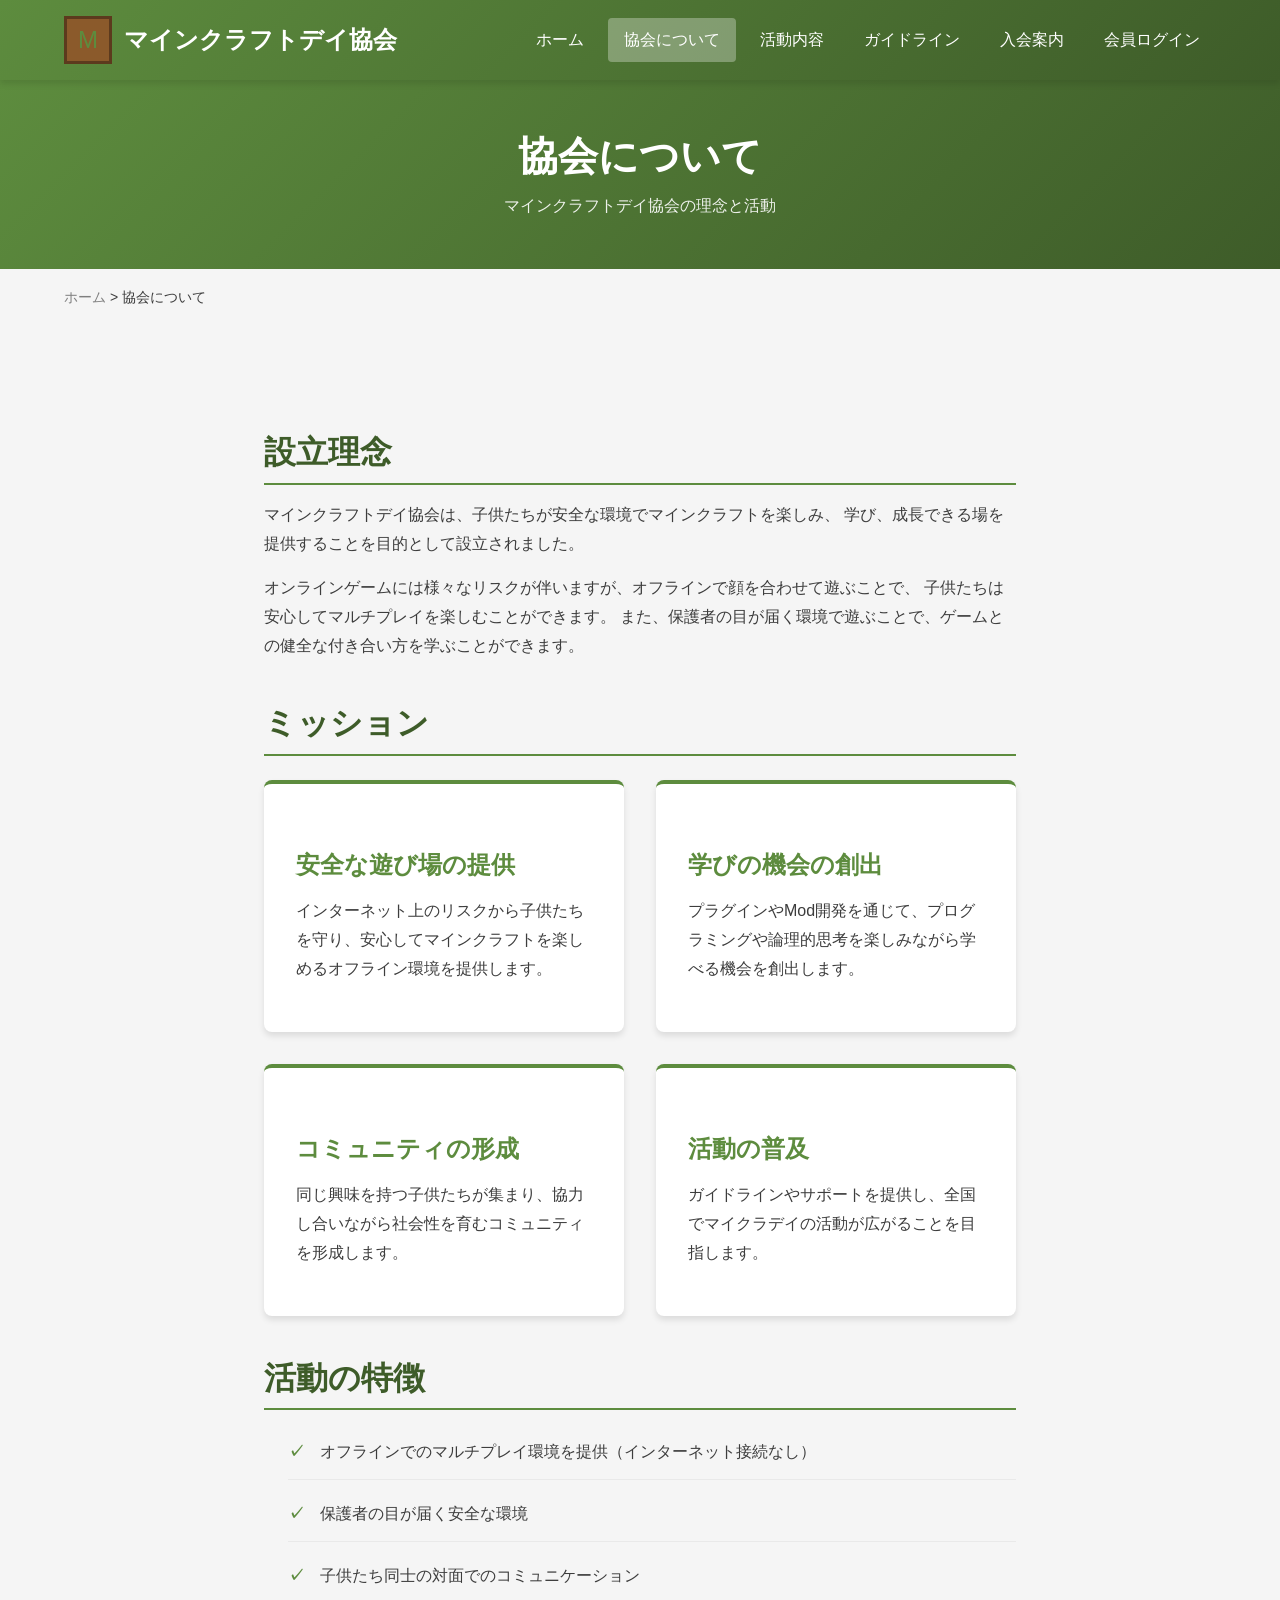
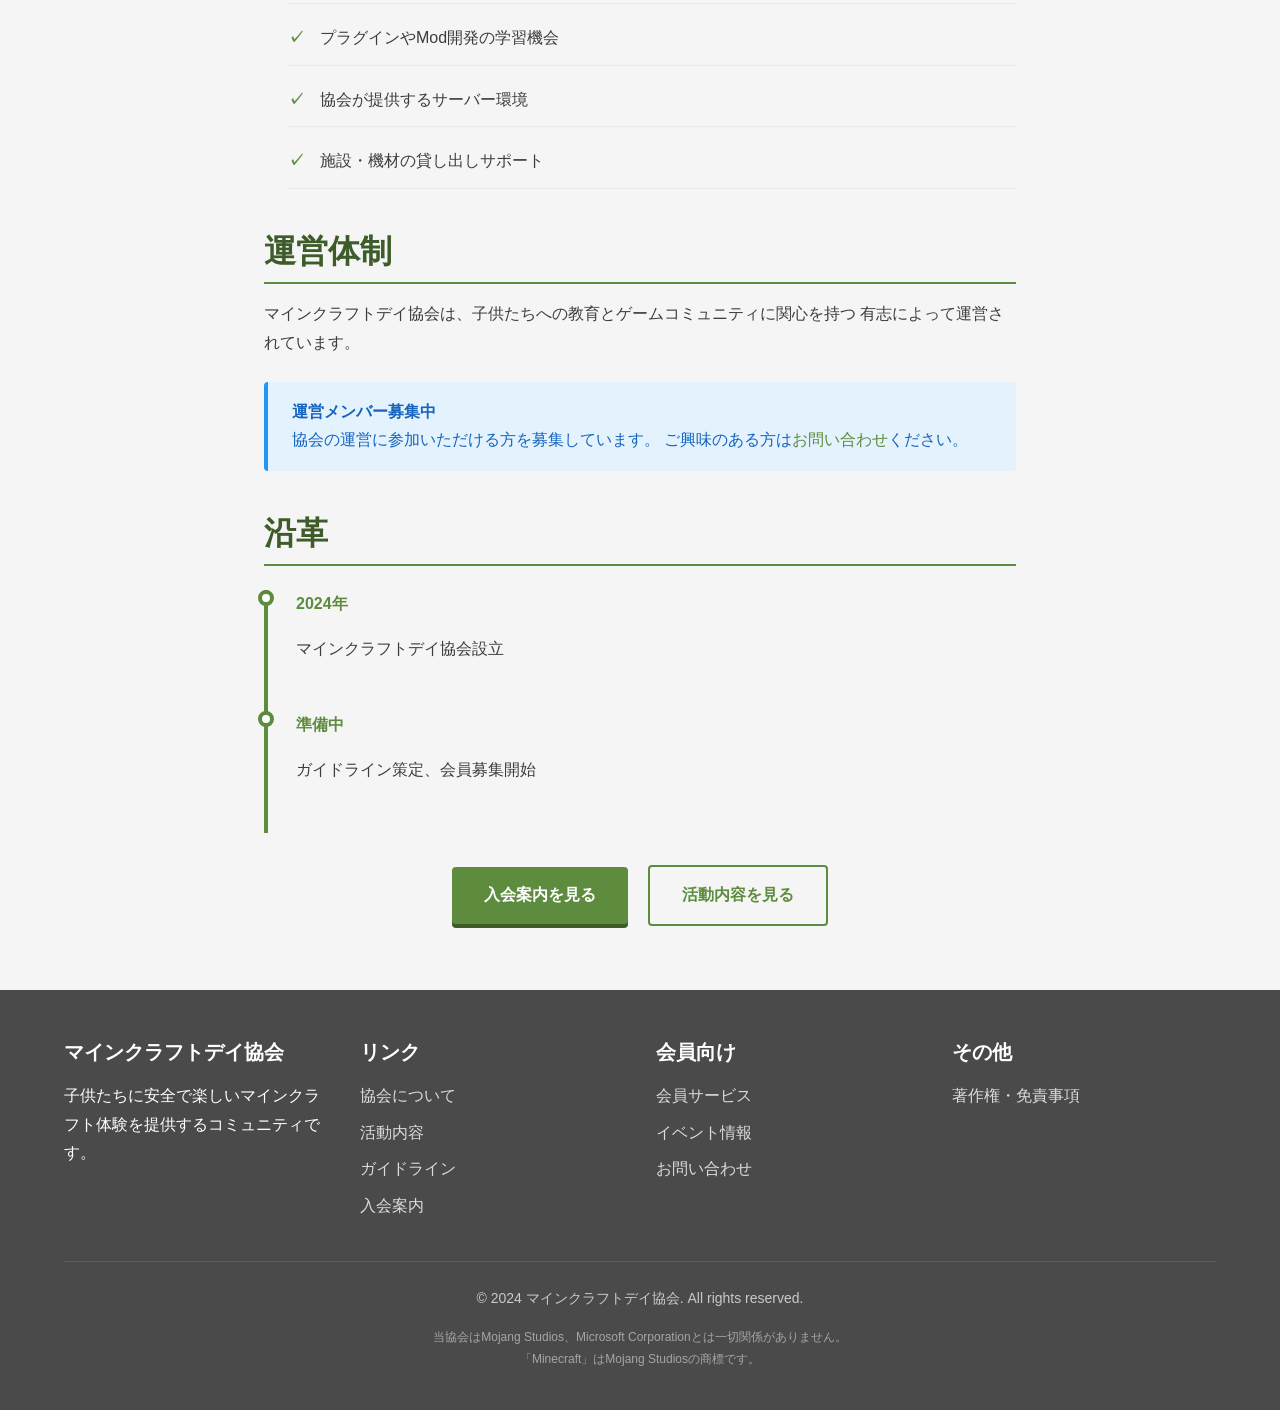
==== docs/about.html @ dab54b53 "初回登録" ====
<!DOCTYPE html>
<html lang="ja">
<head>
  <meta charset="UTF-8">
  <meta name="viewport" content="width=device-width, initial-scale=1.0">
  <meta name="description" content="マインクラフトデイ協会について - 設立理念、活動目的、組織概要をご紹介します。">
  <title>協会について | マインクラフトデイ協会</title>
  <link rel="stylesheet" href="css/style.css">
</head>
<body>
  <!-- Header -->
  <header class="header">
    <div class="container header-inner">
      <a href="index.html" class="logo">
        <div class="logo-icon">M</div>
        <span class="logo-text">マインクラフトデイ協会</span>
      </a>
      <button class="nav-toggle" aria-label="メニュー" onclick="toggleNav()">☰</button>
      <nav class="nav" id="nav">
        <a href="index.html" class="nav-link">ホーム</a>
        <a href="about.html" class="nav-link active">協会について</a>
        <a href="activities.html" class="nav-link">活動内容</a>
        <a href="guidelines.html" class="nav-link">ガイドライン</a>
        <a href="membership.html" class="nav-link">入会案内</a>
        <a href="members.html" class="nav-link">会員ログイン</a>
      </nav>
    </div>
  </header>

  <!-- Page Header -->
  <section class="page-header">
    <div class="container">
      <h1>協会について</h1>
      <p>マインクラフトデイ協会の理念と活動</p>
    </div>
  </section>

  <!-- Breadcrumb -->
  <div class="breadcrumb">
    <div class="container">
      <a href="index.html">ホーム</a> &gt; <span>協会について</span>
    </div>
  </div>

  <!-- Content -->
  <section class="section">
    <div class="container content">

      <h2>設立理念</h2>
      <p>
        マインクラフトデイ協会は、子供たちが安全な環境でマインクラフトを楽しみ、
        学び、成長できる場を提供することを目的として設立されました。
      </p>
      <p>
        オンラインゲームには様々なリスクが伴いますが、オフラインで顔を合わせて遊ぶことで、
        子供たちは安心してマルチプレイを楽しむことができます。
        また、保護者の目が届く環境で遊ぶことで、ゲームとの健全な付き合い方を学ぶことができます。
      </p>

      <h2>ミッション</h2>
      <div class="card-grid mt-3">
        <div class="card">
          <h3>安全な遊び場の提供</h3>
          <p>インターネット上のリスクから子供たちを守り、安心してマインクラフトを楽しめるオフライン環境を提供します。</p>
        </div>
        <div class="card">
          <h3>学びの機会の創出</h3>
          <p>プラグインやMod開発を通じて、プログラミングや論理的思考を楽しみながら学べる機会を創出します。</p>
        </div>
        <div class="card">
          <h3>コミュニティの形成</h3>
          <p>同じ興味を持つ子供たちが集まり、協力し合いながら社会性を育むコミュニティを形成します。</p>
        </div>
        <div class="card">
          <h3>活動の普及</h3>
          <p>ガイドラインやサポートを提供し、全国でマイクラデイの活動が広がることを目指します。</p>
        </div>
      </div>

      <h2>活動の特徴</h2>
      <ul class="feature-list">
        <li>オフラインでのマルチプレイ環境を提供（インターネット接続なし）</li>
        <li>保護者の目が届く安全な環境</li>
        <li>子供たち同士の対面でのコミュニケーション</li>
        <li>プラグインやMod開発の学習機会</li>
        <li>協会が提供するサーバー環境</li>
        <li>施設・機材の貸し出しサポート</li>
      </ul>

      <h2>運営体制</h2>
      <p>
        マインクラフトデイ協会は、子供たちへの教育とゲームコミュニティに関心を持つ
        有志によって運営されています。
      </p>

      <div class="alert alert-info mt-3">
        <strong>運営メンバー募集中</strong><br>
        協会の運営に参加いただける方を募集しています。
        ご興味のある方は<a href="contact.html">お問い合わせ</a>ください。
      </div>

      <h2>沿革</h2>
      <div class="timeline mt-3">
        <div class="timeline-item">
          <p class="timeline-date">2024年</p>
          <p>マインクラフトデイ協会設立</p>
        </div>
        <div class="timeline-item">
          <p class="timeline-date">準備中</p>
          <p>ガイドライン策定、会員募集開始</p>
        </div>
      </div>

      <div class="text-center mt-4">
        <a href="membership.html" class="btn btn-primary">入会案内を見る</a>
        <a href="activities.html" class="btn btn-outline" style="margin-left: 1rem;">活動内容を見る</a>
      </div>

    </div>
  </section>

  <!-- Footer -->
  <footer class="footer">
    <div class="container">
      <div class="footer-grid">
        <div>
          <h4>マインクラフトデイ協会</h4>
          <p>子供たちに安全で楽しいマインクラフト体験を提供するコミュニティです。</p>
        </div>
        <div>
          <h4>リンク</h4>
          <ul class="footer-links">
            <li><a href="about.html">協会について</a></li>
            <li><a href="activities.html">活動内容</a></li>
            <li><a href="guidelines.html">ガイドライン</a></li>
            <li><a href="membership.html">入会案内</a></li>
          </ul>
        </div>
        <div>
          <h4>会員向け</h4>
          <ul class="footer-links">
            <li><a href="services.html">会員サービス</a></li>
            <li><a href="events.html">イベント情報</a></li>
            <li><a href="contact.html">お問い合わせ</a></li>
          </ul>
        </div>
        <div>
          <h4>その他</h4>
          <ul class="footer-links">
            <li><a href="legal.html">著作権・免責事項</a></li>
          </ul>
        </div>
      </div>
      <div class="footer-bottom">
        <p>&copy; 2024 マインクラフトデイ協会. All rights reserved.</p>
        <p class="footer-disclaimer">
          当協会はMojang Studios、Microsoft Corporationとは一切関係がありません。<br>
          「Minecraft」はMojang Studiosの商標です。
        </p>
      </div>
    </div>
  </footer>

  <script src="js/main.js"></script>
</body>
</html>
---- docs/css/style.css ----
/* ===================================
   Minecraft Day - Official Website
   =================================== */

/* CSS Variables */
:root {
  --mc-green: #5D8C3E;
  --mc-dark-green: #3E5C29;
  --mc-brown: #8B5A2B;
  --mc-dark-brown: #5C3A1D;
  --mc-stone: #7F7F7F;
  --mc-dark-stone: #4A4A4A;
  --mc-sky: #87CEEB;
  --mc-dirt: #966F33;
  --mc-text: #3D3D3D;
  --mc-light: #F5F5F5;
  --mc-white: #FFFFFF;
  --shadow: 0 4px 6px rgba(0, 0, 0, 0.1);
  --shadow-lg: 0 10px 25px rgba(0, 0, 0, 0.15);
}

/* Reset & Base */
*, *::before, *::after {
  box-sizing: border-box;
  margin: 0;
  padding: 0;
}

html {
  scroll-behavior: smooth;
}

body {
  font-family: 'Noto Sans JP', 'Hiragino Sans', 'Meiryo', sans-serif;
  line-height: 1.8;
  color: var(--mc-text);
  background-color: var(--mc-light);
}

a {
  color: var(--mc-green);
  text-decoration: none;
  transition: color 0.3s ease;
}

a:hover {
  color: var(--mc-dark-green);
}

img {
  max-width: 100%;
  height: auto;
}

/* Typography */
h1, h2, h3, h4, h5, h6 {
  font-weight: 700;
  line-height: 1.4;
  margin-bottom: 1rem;
}

h1 { font-size: 2.5rem; }
h2 { font-size: 2rem; }
h3 { font-size: 1.5rem; }
h4 { font-size: 1.25rem; }

p {
  margin-bottom: 1rem;
}

/* Layout */
.container {
  max-width: 1200px;
  margin: 0 auto;
  padding: 0 1.5rem;
}

/* Header */
.header {
  background: linear-gradient(135deg, var(--mc-green) 0%, var(--mc-dark-green) 100%);
  color: var(--mc-white);
  padding: 1rem 0;
  position: sticky;
  top: 0;
  z-index: 1000;
  box-shadow: var(--shadow);
}

.header-inner {
  display: flex;
  justify-content: space-between;
  align-items: center;
}

.logo {
  display: flex;
  align-items: center;
  gap: 0.75rem;
}

.logo-icon {
  width: 48px;
  height: 48px;
  background: var(--mc-brown);
  border: 3px solid var(--mc-dark-brown);
  display: flex;
  align-items: center;
  justify-content: center;
  font-size: 1.5rem;
}

.logo-text {
  font-size: 1.5rem;
  font-weight: 700;
  color: var(--mc-white);
}

.logo-text:hover {
  color: var(--mc-white);
}

/* Navigation */
.nav {
  display: flex;
  gap: 0.5rem;
}

.nav-link {
  color: var(--mc-white);
  padding: 0.5rem 1rem;
  border-radius: 4px;
  font-weight: 500;
  transition: background-color 0.3s ease;
}

.nav-link:hover {
  background-color: rgba(255, 255, 255, 0.2);
  color: var(--mc-white);
}

.nav-link.active {
  background-color: rgba(255, 255, 255, 0.3);
}

/* Mobile Navigation */
.nav-toggle {
  display: none;
  background: none;
  border: none;
  color: var(--mc-white);
  font-size: 1.5rem;
  cursor: pointer;
  padding: 0.5rem;
}

@media (max-width: 768px) {
  .nav-toggle {
    display: block;
  }

  .nav {
    display: none;
    position: absolute;
    top: 100%;
    left: 0;
    right: 0;
    background: var(--mc-dark-green);
    flex-direction: column;
    padding: 1rem;
    gap: 0;
  }

  .nav.active {
    display: flex;
  }

  .nav-link {
    padding: 1rem;
    border-bottom: 1px solid rgba(255, 255, 255, 0.1);
  }
}

/* Hero Section */
.hero {
  background: linear-gradient(135deg, var(--mc-sky) 0%, #B0E0E6 100%);
  padding: 4rem 0;
  text-align: center;
  position: relative;
  overflow: hidden;
}

.hero::before {
  content: '';
  position: absolute;
  bottom: 0;
  left: 0;
  right: 0;
  height: 60px;
  background: linear-gradient(to right, var(--mc-green) 0%, var(--mc-dark-green) 50%, var(--mc-green) 100%);
}

.hero-content {
  position: relative;
  z-index: 1;
  padding-bottom: 2rem;
}

.hero h1 {
  font-size: 3rem;
  color: var(--mc-dark-green);
  margin-bottom: 1rem;
  text-shadow: 2px 2px 0 rgba(255, 255, 255, 0.5);
}

.hero-subtitle {
  font-size: 1.25rem;
  color: var(--mc-text);
  max-width: 600px;
  margin: 0 auto 2rem;
}

/* Buttons */
.btn {
  display: inline-block;
  padding: 0.875rem 2rem;
  border-radius: 4px;
  font-weight: 600;
  text-align: center;
  cursor: pointer;
  transition: all 0.3s ease;
  border: none;
}

.btn-primary {
  background: var(--mc-green);
  color: var(--mc-white);
  box-shadow: 0 4px 0 var(--mc-dark-green);
}

.btn-primary:hover {
  background: var(--mc-dark-green);
  color: var(--mc-white);
  transform: translateY(2px);
  box-shadow: 0 2px 0 var(--mc-dark-green);
}

.btn-secondary {
  background: var(--mc-brown);
  color: var(--mc-white);
  box-shadow: 0 4px 0 var(--mc-dark-brown);
}

.btn-secondary:hover {
  background: var(--mc-dark-brown);
  color: var(--mc-white);
  transform: translateY(2px);
  box-shadow: 0 2px 0 var(--mc-dark-brown);
}

.btn-outline {
  background: transparent;
  color: var(--mc-green);
  border: 2px solid var(--mc-green);
}

.btn-outline:hover {
  background: var(--mc-green);
  color: var(--mc-white);
}

/* Section */
.section {
  padding: 4rem 0;
}

.section-alt {
  background: var(--mc-white);
}

.section-title {
  text-align: center;
  margin-bottom: 3rem;
  color: var(--mc-dark-green);
  position: relative;
}

.section-title::after {
  content: '';
  display: block;
  width: 60px;
  height: 4px;
  background: var(--mc-green);
  margin: 1rem auto 0;
}

/* Cards */
.card-grid {
  display: grid;
  grid-template-columns: repeat(auto-fit, minmax(280px, 1fr));
  gap: 2rem;
}

.card {
  background: var(--mc-white);
  border-radius: 8px;
  padding: 2rem;
  box-shadow: var(--shadow);
  transition: transform 0.3s ease, box-shadow 0.3s ease;
  border-top: 4px solid var(--mc-green);
}

.card:hover {
  transform: translateY(-5px);
  box-shadow: var(--shadow-lg);
}

.card-icon {
  font-size: 3rem;
  margin-bottom: 1rem;
}

.card h3 {
  color: var(--mc-dark-green);
}

/* Features */
.feature-list {
  list-style: none;
}

.feature-list li {
  padding: 0.75rem 0;
  padding-left: 2rem;
  position: relative;
  border-bottom: 1px solid rgba(0, 0, 0, 0.05);
}

.feature-list li::before {
  content: '✓';
  position: absolute;
  left: 0;
  color: var(--mc-green);
  font-weight: bold;
}

/* Table */
.table-responsive {
  overflow-x: auto;
}

table {
  width: 100%;
  border-collapse: collapse;
  margin: 1.5rem 0;
}

th, td {
  padding: 1rem;
  text-align: left;
  border-bottom: 1px solid #ddd;
}

th {
  background: var(--mc-green);
  color: var(--mc-white);
}

tr:hover {
  background: rgba(93, 140, 62, 0.05);
}

/* Form Embed */
.form-container {
  max-width: 800px;
  margin: 0 auto;
  background: var(--mc-white);
  padding: 2rem;
  border-radius: 8px;
  box-shadow: var(--shadow);
}

.form-container iframe {
  width: 100%;
  border: none;
  min-height: 600px;
}

/* Alert Box */
.alert {
  padding: 1rem 1.5rem;
  border-radius: 4px;
  margin-bottom: 1.5rem;
}

.alert-info {
  background: #E3F2FD;
  border-left: 4px solid #2196F3;
  color: #1565C0;
}

.alert-warning {
  background: #FFF3E0;
  border-left: 4px solid #FF9800;
  color: #E65100;
}

.alert-success {
  background: #E8F5E9;
  border-left: 4px solid #4CAF50;
  color: #2E7D32;
}

/* Footer */
.footer {
  background: var(--mc-dark-stone);
  color: var(--mc-white);
  padding: 3rem 0 1.5rem;
}

.footer-grid {
  display: grid;
  grid-template-columns: repeat(auto-fit, minmax(200px, 1fr));
  gap: 2rem;
  margin-bottom: 2rem;
}

.footer h4 {
  color: var(--mc-white);
  margin-bottom: 1rem;
}

.footer-links {
  list-style: none;
}

.footer-links li {
  margin-bottom: 0.5rem;
}

.footer-links a {
  color: rgba(255, 255, 255, 0.8);
}

.footer-links a:hover {
  color: var(--mc-white);
}

.footer-bottom {
  border-top: 1px solid rgba(255, 255, 255, 0.1);
  padding-top: 1.5rem;
  text-align: center;
  font-size: 0.875rem;
  color: rgba(255, 255, 255, 0.7);
}

.footer-disclaimer {
  font-size: 0.75rem;
  color: rgba(255, 255, 255, 0.5);
  margin-top: 1rem;
}

/* Page Header */
.page-header {
  background: linear-gradient(135deg, var(--mc-green) 0%, var(--mc-dark-green) 100%);
  color: var(--mc-white);
  padding: 3rem 0;
  text-align: center;
}

.page-header h1 {
  margin-bottom: 0.5rem;
}

.page-header p {
  opacity: 0.9;
  margin-bottom: 0;
}

/* Breadcrumb */
.breadcrumb {
  padding: 1rem 0;
  font-size: 0.875rem;
}

.breadcrumb a {
  color: var(--mc-stone);
}

.breadcrumb span {
  color: var(--mc-text);
}

/* Content */
.content {
  max-width: 800px;
  margin: 0 auto;
}

.content h2 {
  color: var(--mc-dark-green);
  margin-top: 2.5rem;
  padding-bottom: 0.5rem;
  border-bottom: 2px solid var(--mc-green);
}

.content h3 {
  color: var(--mc-green);
  margin-top: 2rem;
}

.content ul, .content ol {
  margin-left: 1.5rem;
  margin-bottom: 1rem;
}

.content li {
  margin-bottom: 0.5rem;
}

/* Timeline */
.timeline {
  position: relative;
  padding-left: 2rem;
}

.timeline::before {
  content: '';
  position: absolute;
  left: 0;
  top: 0;
  bottom: 0;
  width: 4px;
  background: var(--mc-green);
}

.timeline-item {
  position: relative;
  padding-bottom: 2rem;
}

.timeline-item::before {
  content: '';
  position: absolute;
  left: -2rem;
  top: 0;
  width: 16px;
  height: 16px;
  background: var(--mc-white);
  border: 4px solid var(--mc-green);
  border-radius: 50%;
  transform: translateX(-6px);
}

.timeline-date {
  font-weight: 600;
  color: var(--mc-green);
}

/* Utilities */
.text-center { text-align: center; }
.text-left { text-align: left; }
.text-right { text-align: right; }
.mt-1 { margin-top: 0.5rem; }
.mt-2 { margin-top: 1rem; }
.mt-3 { margin-top: 1.5rem; }
.mt-4 { margin-top: 2rem; }
.mb-1 { margin-bottom: 0.5rem; }
.mb-2 { margin-bottom: 1rem; }
.mb-3 { margin-bottom: 1.5rem; }
.mb-4 { margin-bottom: 2rem; }

/* Responsive */
@media (max-width: 768px) {
  h1 { font-size: 2rem; }
  h2 { font-size: 1.5rem; }

  .hero h1 {
    font-size: 2rem;
  }

  .hero-subtitle {
    font-size: 1rem;
  }

  .section {
    padding: 2.5rem 0;
  }

  .card {
    padding: 1.5rem;
  }
}
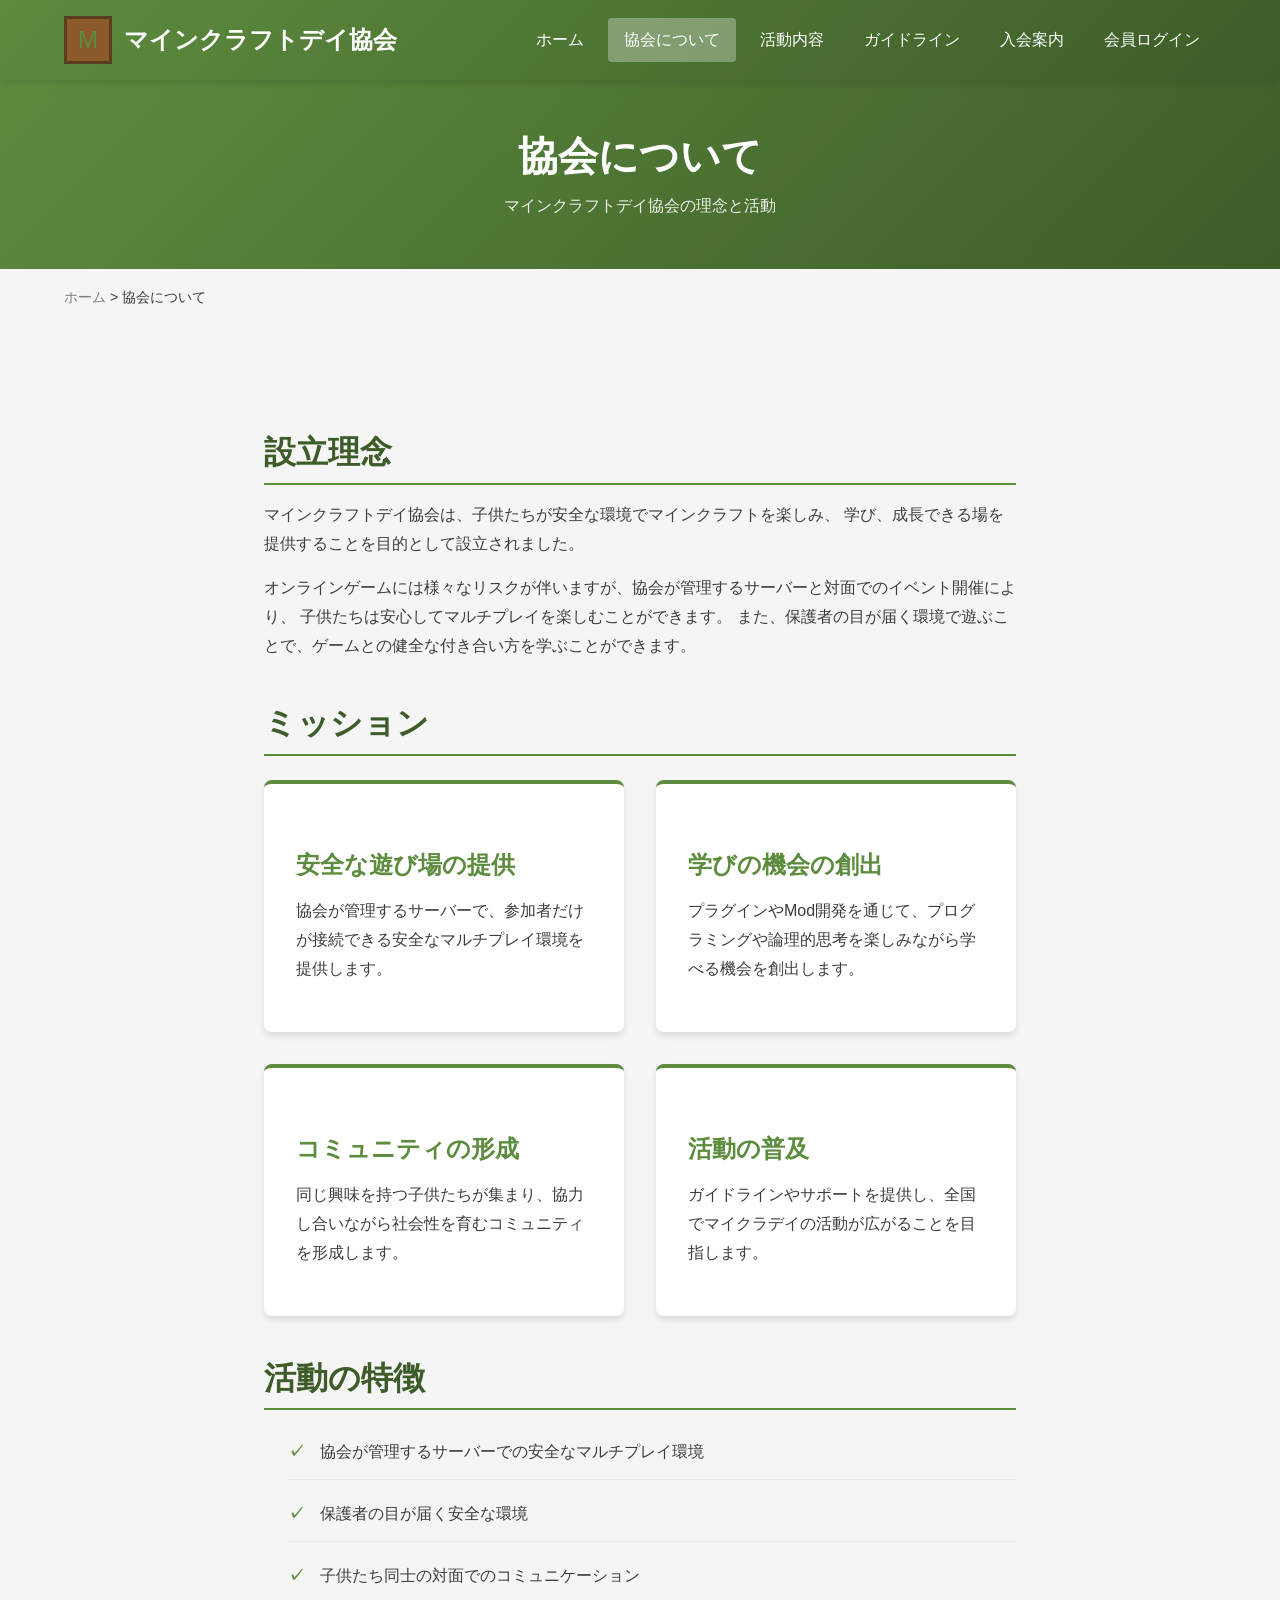
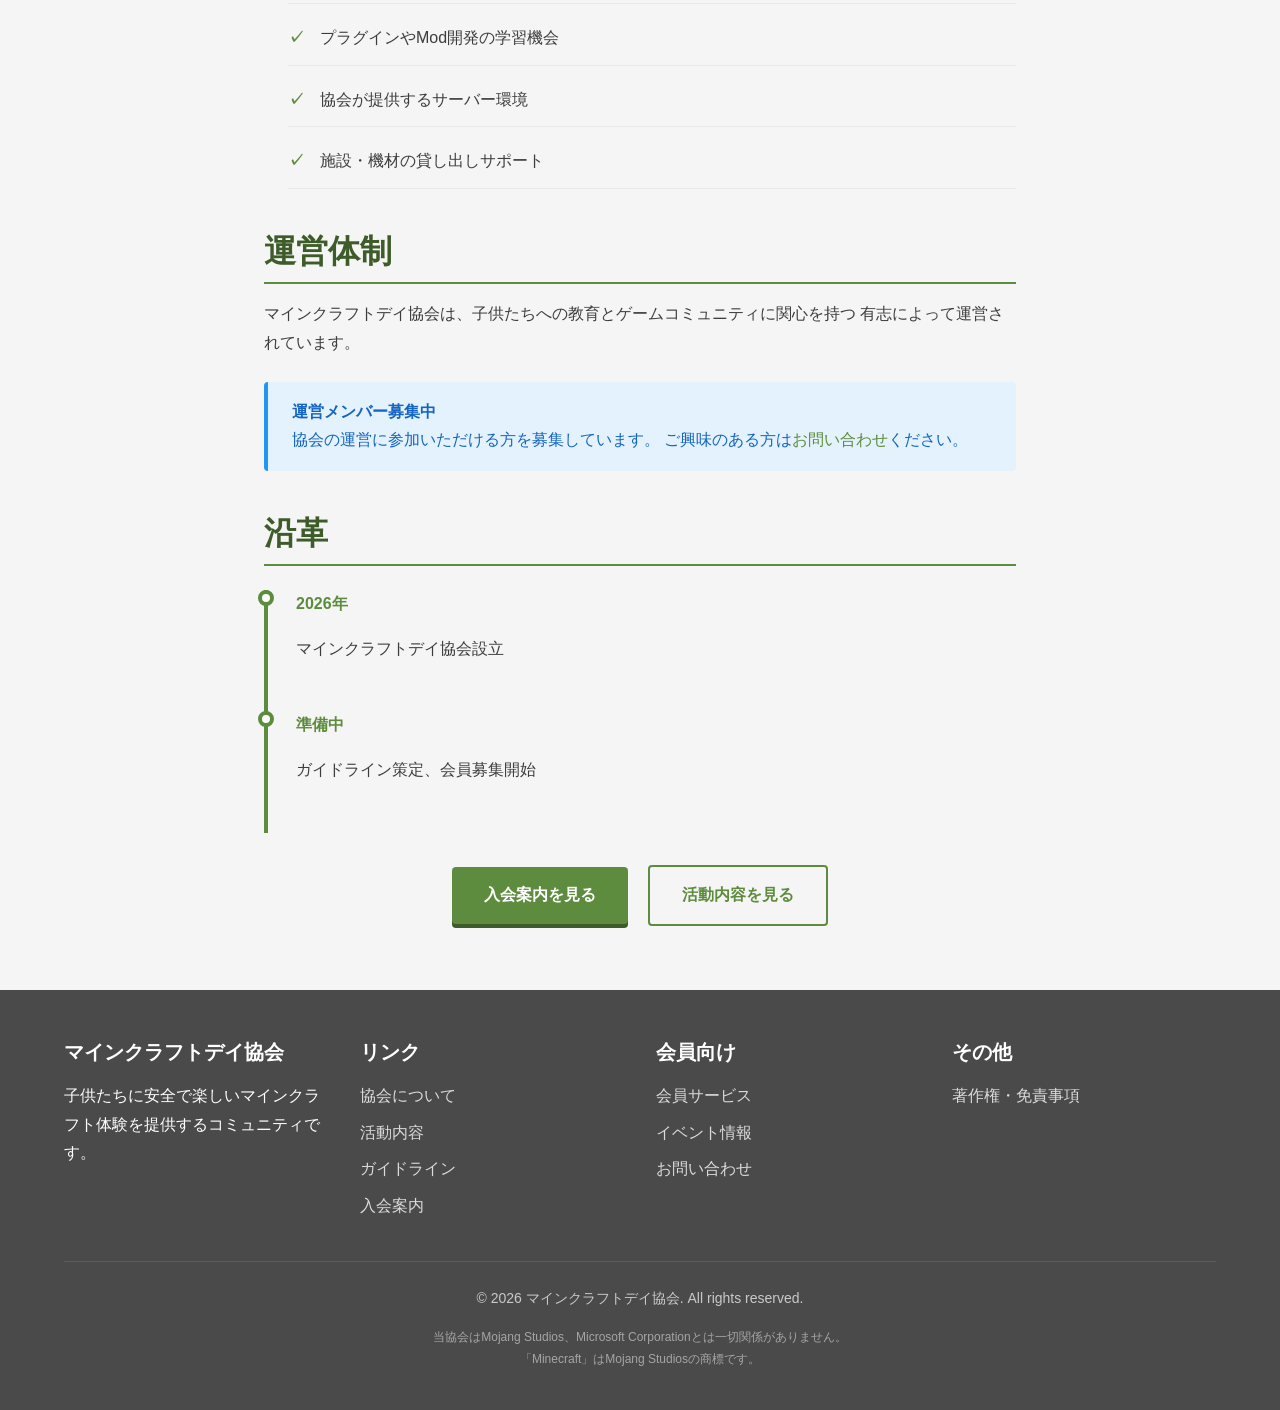
==== commit 7c0f8b28: "サイト内容の修正と入会フォームの設定 - オフライン環境の記述を自前サーバー環境に修正 - 設立年を2024年から2026年に変更 - トップページにイベントカレンダーを追加 - 入会申込フォーム(G" ====
--- a/docs/about.html
+++ b/docs/about.html
@@ -52,7 +52,7 @@
         学び、成長できる場を提供することを目的として設立されました。
       </p>
       <p>
-        オンラインゲームには様々なリスクが伴いますが、オフラインで顔を合わせて遊ぶことで、
+        オンラインゲームには様々なリスクが伴いますが、協会が管理するサーバーと対面でのイベント開催により、
         子供たちは安心してマルチプレイを楽しむことができます。
         また、保護者の目が届く環境で遊ぶことで、ゲームとの健全な付き合い方を学ぶことができます。
       </p>
@@ -61,7 +61,7 @@
       <div class="card-grid mt-3">
         <div class="card">
           <h3>安全な遊び場の提供</h3>
-          <p>インターネット上のリスクから子供たちを守り、安心してマインクラフトを楽しめるオフライン環境を提供します。</p>
+          <p>協会が管理するサーバーで、参加者だけが接続できる安全なマルチプレイ環境を提供します。</p>
         </div>
         <div class="card">
           <h3>学びの機会の創出</h3>
@@ -79,7 +79,7 @@
 
       <h2>活動の特徴</h2>
       <ul class="feature-list">
-        <li>オフラインでのマルチプレイ環境を提供（インターネット接続なし）</li>
+        <li>協会が管理するサーバーでの安全なマルチプレイ環境</li>
         <li>保護者の目が届く安全な環境</li>
         <li>子供たち同士の対面でのコミュニケーション</li>
         <li>プラグインやMod開発の学習機会</li>
@@ -102,7 +102,7 @@
       <h2>沿革</h2>
       <div class="timeline mt-3">
         <div class="timeline-item">
-          <p class="timeline-date">2024年</p>
+          <p class="timeline-date">2026年</p>
           <p>マインクラフトデイ協会設立</p>
         </div>
         <div class="timeline-item">
@@ -152,7 +152,7 @@
         </div>
       </div>
       <div class="footer-bottom">
-        <p>&copy; 2024 マインクラフトデイ協会. All rights reserved.</p>
+        <p>&copy; 2026 マインクラフトデイ協会. All rights reserved.</p>
         <p class="footer-disclaimer">
           当協会はMojang Studios、Microsoft Corporationとは一切関係がありません。<br>
           「Minecraft」はMojang Studiosの商標です。
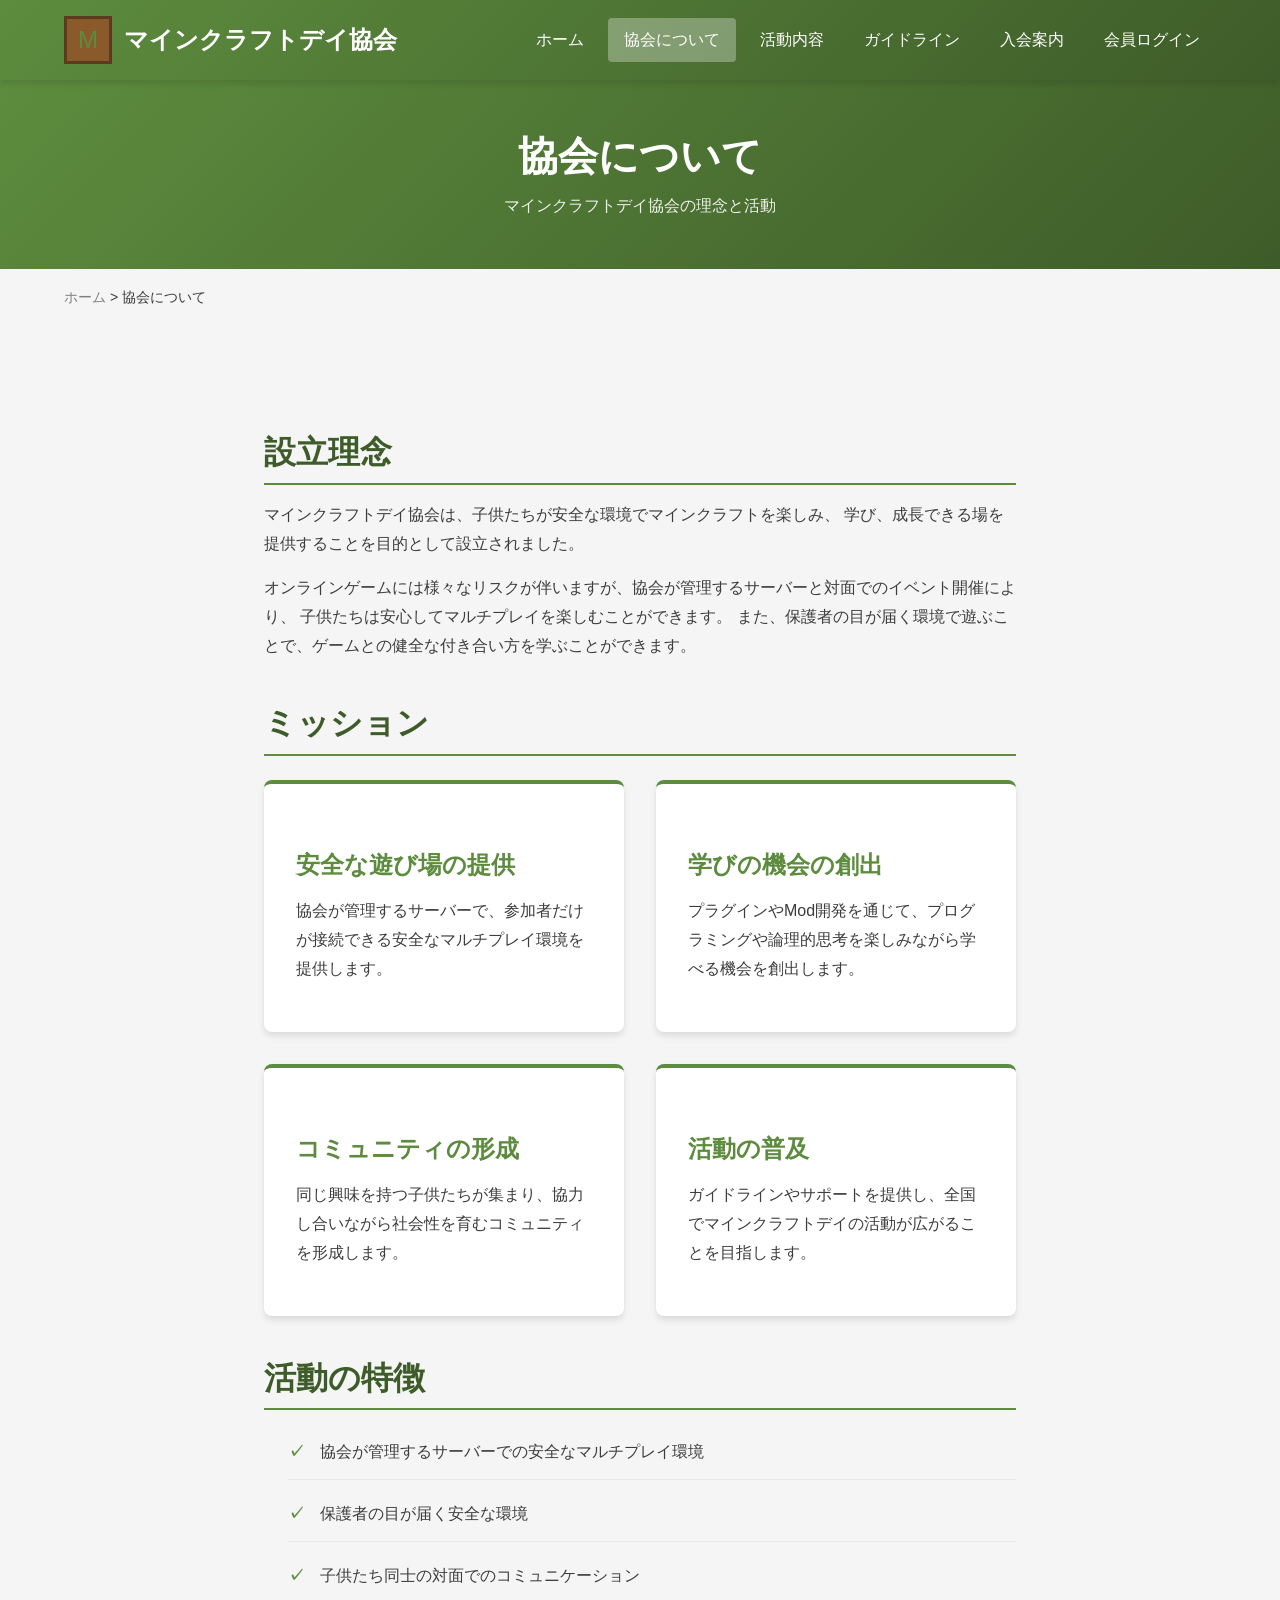
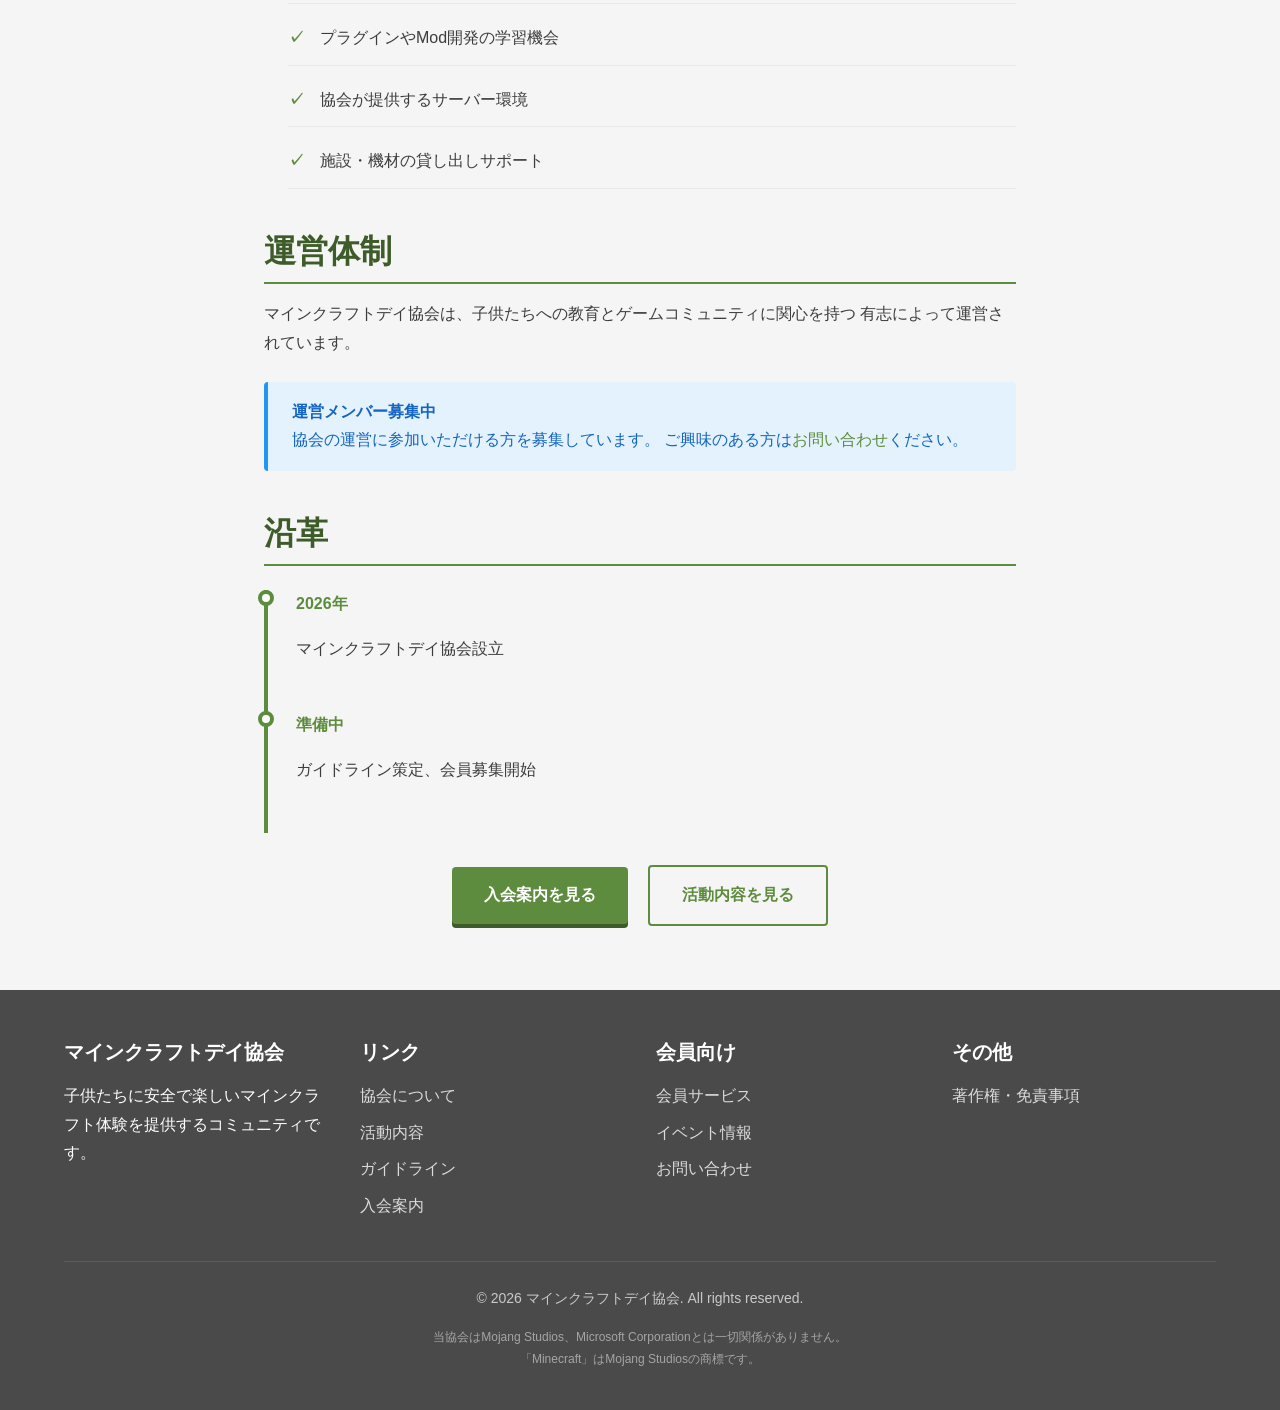
==== commit 10f1d7cd: "マイクラデイの表記揺れを修正" ====
--- a/docs/about.html
+++ b/docs/about.html
@@ -73,7 +73,7 @@
         </div>
         <div class="card">
           <h3>活動の普及</h3>
-          <p>ガイドラインやサポートを提供し、全国でマイクラデイの活動が広がることを目指します。</p>
+          <p>ガイドラインやサポートを提供し、全国でマインクラフトデイの活動が広がることを目指します。</p>
         </div>
       </div>
 
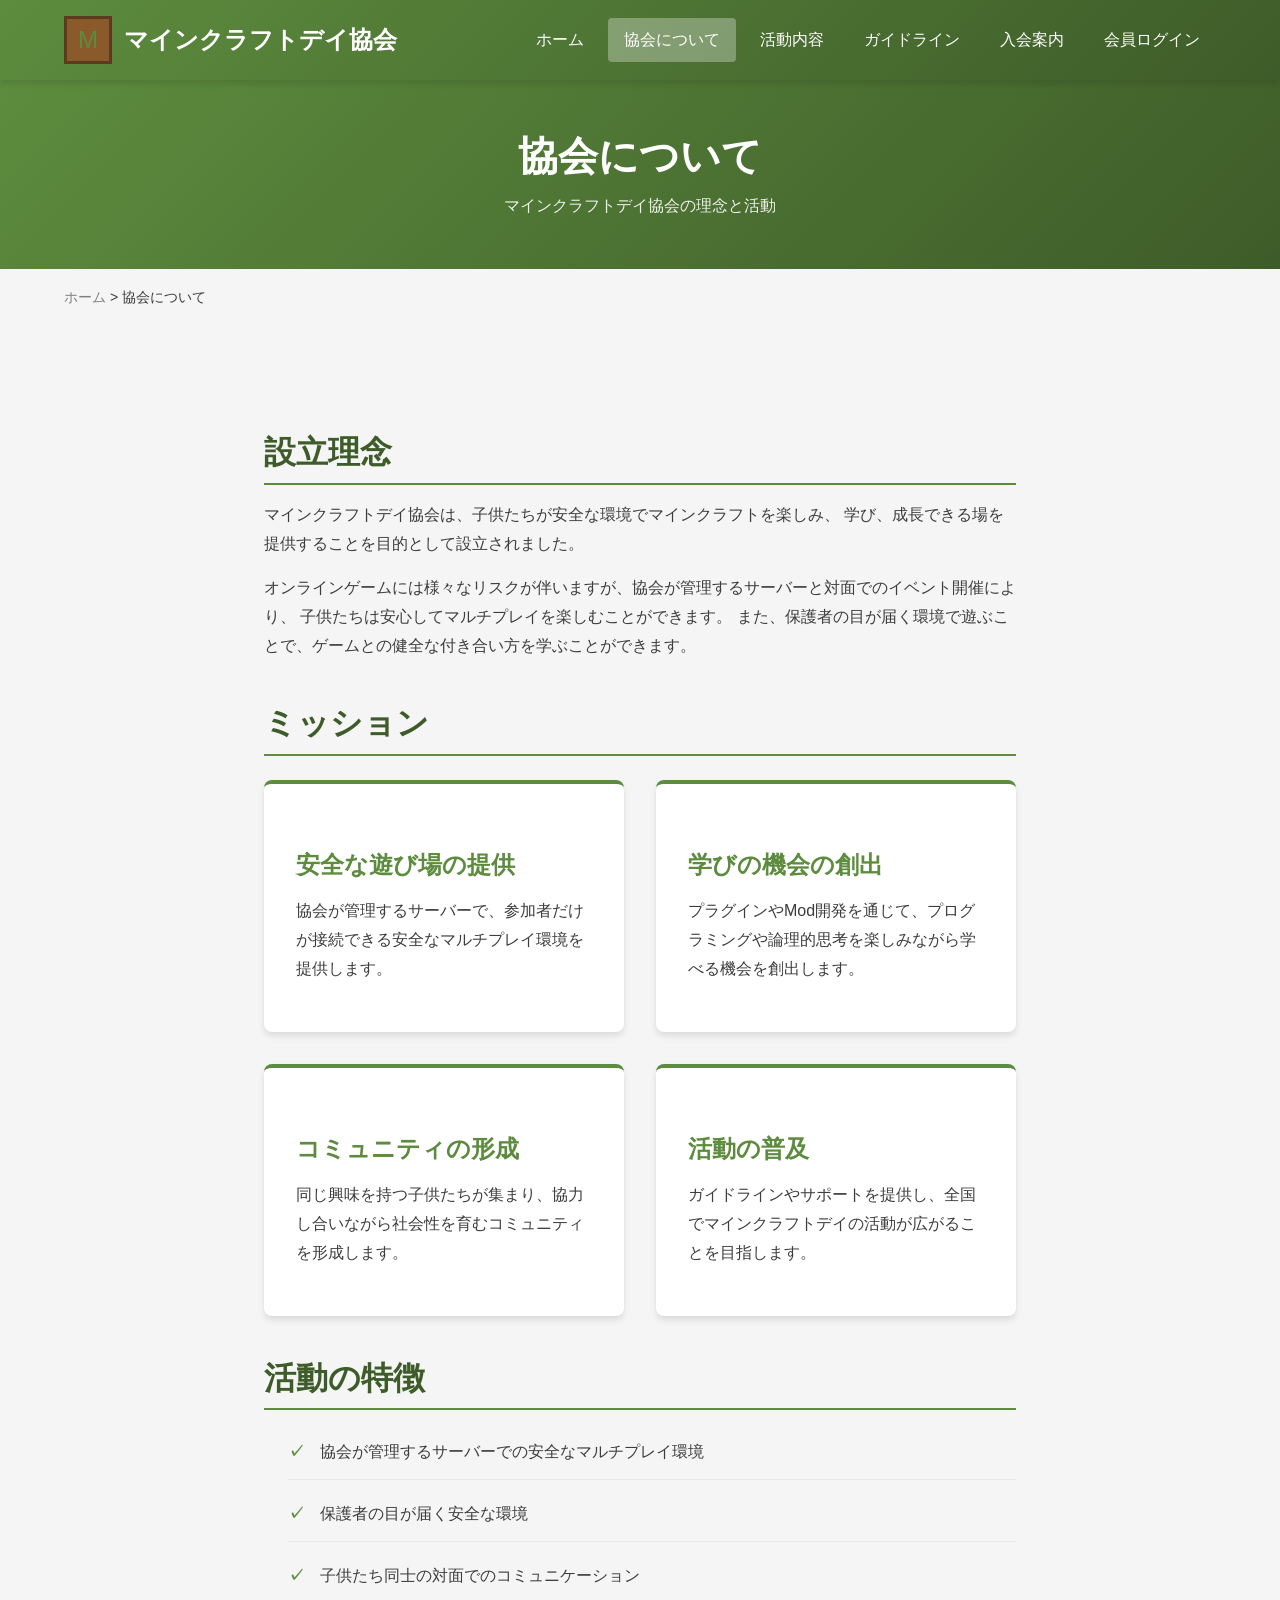
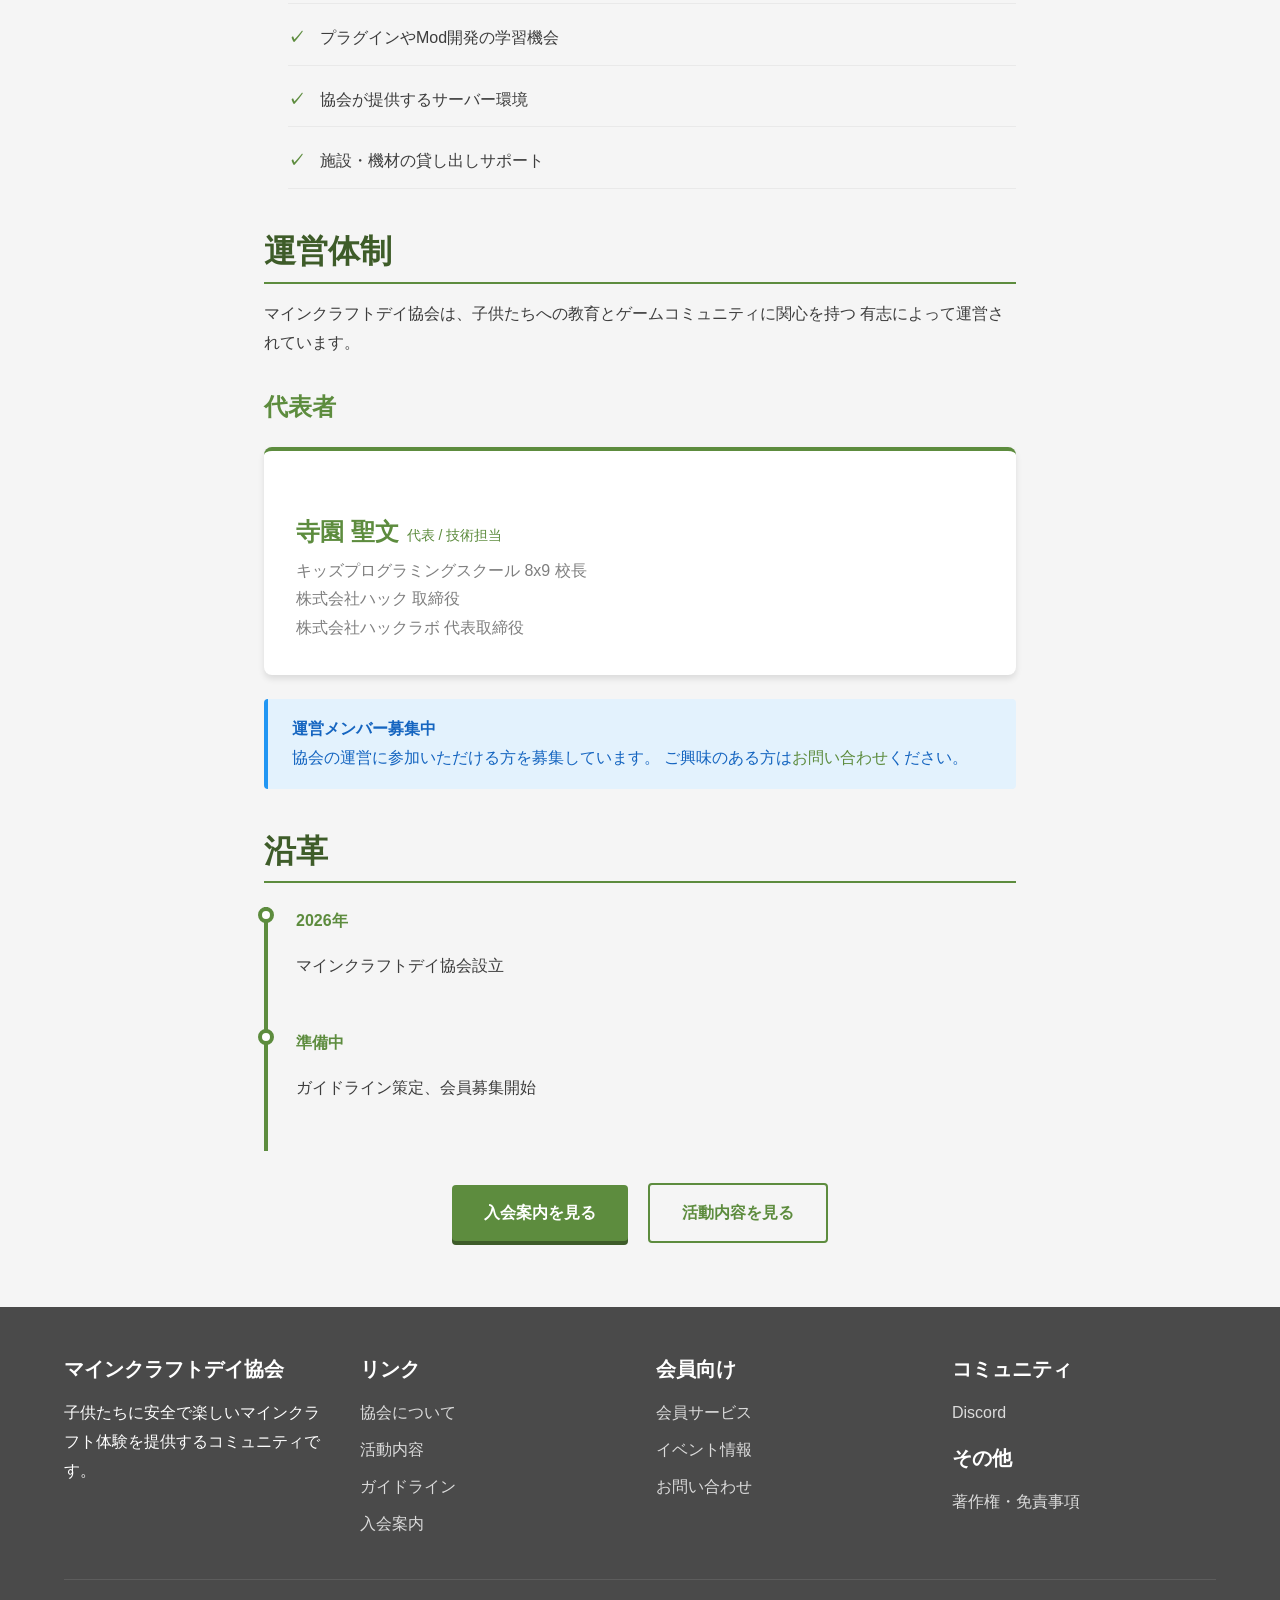
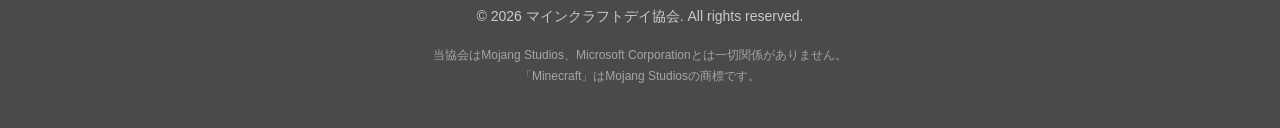
==== commit 1f7dd657: "Discord案内の追加と代表者情報の掲載 - トップページにDiscord案内セクションを追加 - 全ページのフッターにDiscordリンクを追加 - CSSにDiscordスタイルを追加 - 協会" ====
--- a/docs/about.html
+++ b/docs/about.html
@@ -93,6 +93,16 @@
         有志によって運営されています。
       </p>
 
+      <h3>代表者</h3>
+      <div class="card mt-3">
+        <h3 style="margin-bottom: 0.5rem;">寺園 聖文<span style="font-size: 0.875rem; font-weight: normal; color: var(--mc-green); margin-left: 0.5rem;">代表 / 技術担当</span></h3>
+        <p style="color: var(--mc-stone); margin-bottom: 0;">
+          キッズプログラミングスクール 8x9 校長<br>
+          株式会社ハック 取締役<br>
+          株式会社ハックラボ 代表取締役
+        </p>
+      </div>
+
       <div class="alert alert-info mt-3">
         <strong>運営メンバー募集中</strong><br>
         協会の運営に参加いただける方を募集しています。
@@ -145,7 +155,11 @@
           </ul>
         </div>
         <div>
-          <h4>その他</h4>
+          <h4>コミュニティ</h4>
+          <ul class="footer-links">
+            <li><a href="https://discord.gg/yJNMPBXGE4" target="_blank" rel="noopener noreferrer">Discord</a></li>
+          </ul>
+          <h4 style="margin-top: 1rem;">その他</h4>
           <ul class="footer-links">
             <li><a href="legal.html">著作権・免責事項</a></li>
           </ul>
--- a/docs/css/style.css
+++ b/docs/css/style.css
@@ -268,6 +268,22 @@
   color: var(--mc-white);
 }
 
+.btn-discord {
+  background: #5865F2;
+  color: var(--mc-white);
+  box-shadow: 0 4px 0 #4752C4;
+  display: inline-flex;
+  align-items: center;
+  justify-content: center;
+}
+
+.btn-discord:hover {
+  background: #4752C4;
+  color: var(--mc-white);
+  transform: translateY(2px);
+  box-shadow: 0 2px 0 #4752C4;
+}
+
 /* Section */
 .section {
   padding: 4rem 0;
@@ -569,6 +585,56 @@
 .mb-3 { margin-bottom: 1.5rem; }
 .mb-4 { margin-bottom: 2rem; }
 
+/* Discord Section */
+.discord-section {
+  background: linear-gradient(135deg, #5865F2 0%, #4752C4 100%);
+}
+
+.discord-section .section-title {
+  color: var(--mc-white);
+}
+
+.discord-section .section-title::after {
+  background: rgba(255, 255, 255, 0.5);
+}
+
+.discord-card {
+  background: var(--mc-white);
+  border-radius: 16px;
+  padding: 3rem;
+  max-width: 600px;
+  margin: 0 auto;
+  box-shadow: var(--shadow-lg);
+}
+
+.discord-icon {
+  width: 80px;
+  height: 80px;
+  background: #5865F2;
+  border-radius: 50%;
+  display: flex;
+  align-items: center;
+  justify-content: center;
+  margin: 0 auto 1.5rem;
+}
+
+.discord-icon svg {
+  width: 48px;
+  height: 48px;
+  color: var(--mc-white);
+}
+
+.discord-card h3 {
+  color: #5865F2;
+  font-size: 1.75rem;
+  margin-bottom: 1rem;
+}
+
+.discord-card p {
+  color: var(--mc-text);
+  margin-bottom: 1.5rem;
+}
+
 /* Responsive */
 @media (max-width: 768px) {
   h1 { font-size: 2rem; }
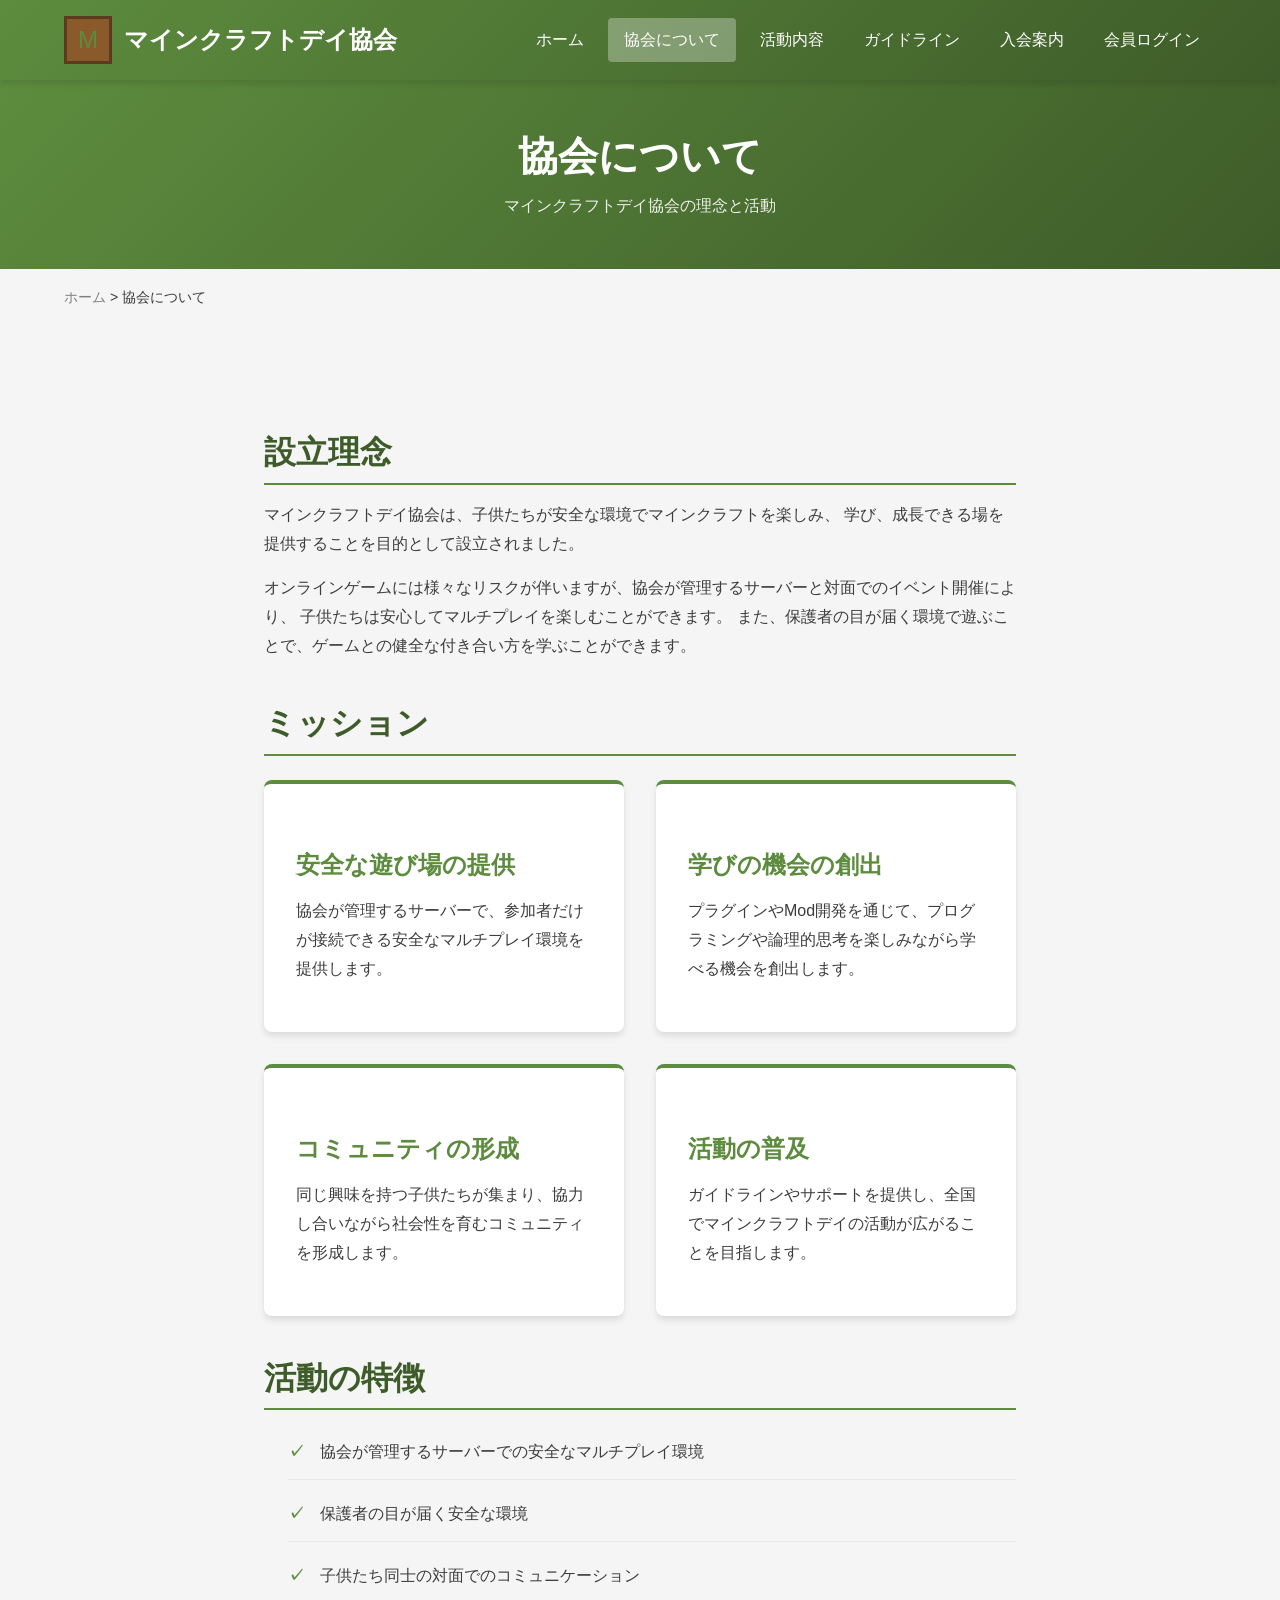
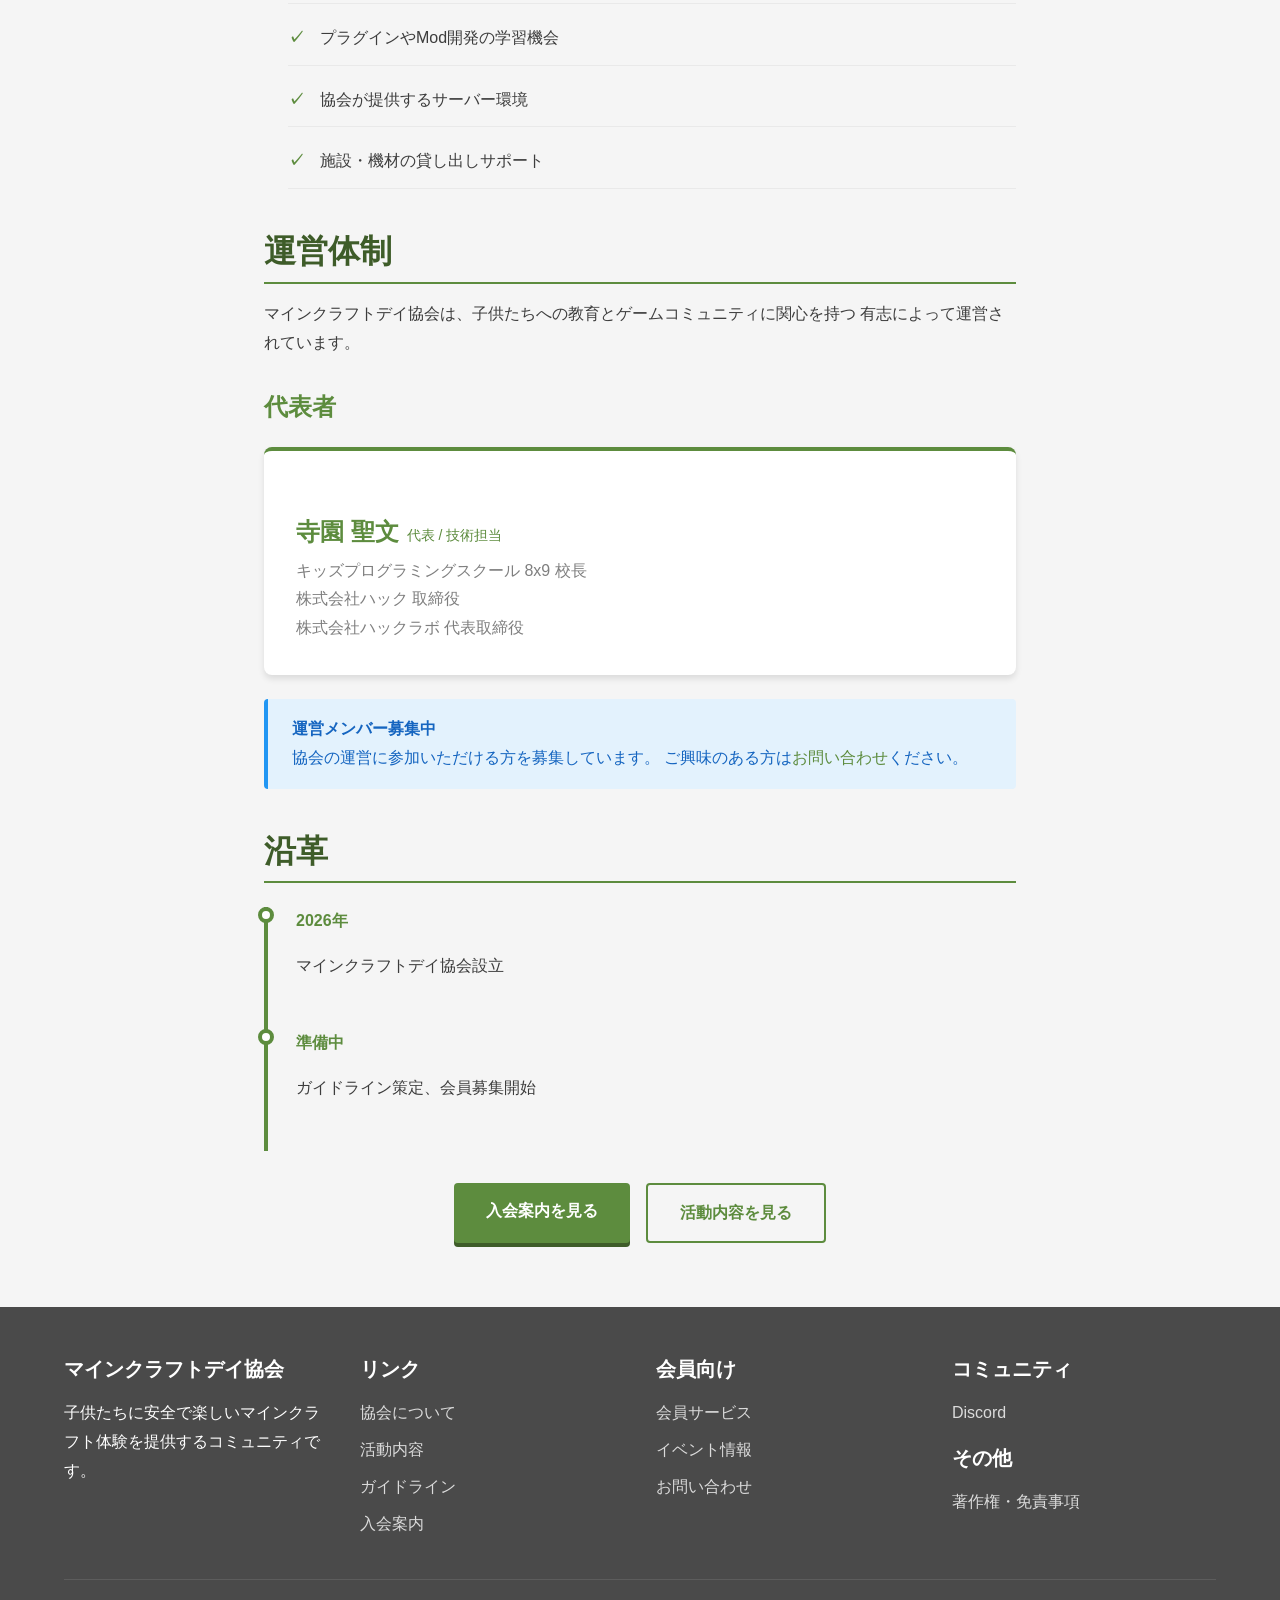
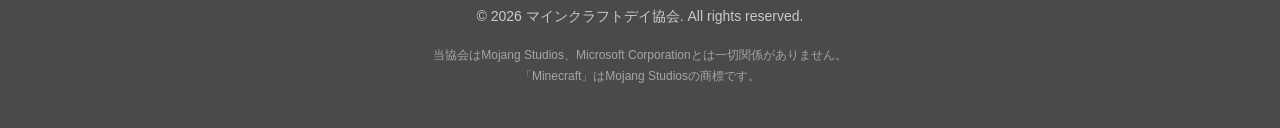
==== commit a626ecab: "スマホ対応" ====
--- a/docs/about.html
+++ b/docs/about.html
@@ -121,9 +121,9 @@
         </div>
       </div>
 
-      <div class="text-center mt-4">
+      <div class="hero-buttons mt-4">
         <a href="membership.html" class="btn btn-primary">入会案内を見る</a>
-        <a href="activities.html" class="btn btn-outline" style="margin-left: 1rem;">活動内容を見る</a>
+        <a href="activities.html" class="btn btn-outline">活動内容を見る</a>
       </div>
 
     </div>
--- a/docs/css/style.css
+++ b/docs/css/style.css
@@ -635,17 +635,48 @@
   margin-bottom: 1.5rem;
 }
 
+/* Calendar Container */
+.calendar-container {
+  overflow: hidden;
+  border-radius: 8px;
+  box-shadow: var(--shadow);
+}
+
+/* Hero Buttons */
+.hero-buttons {
+  display: flex;
+  justify-content: center;
+  gap: 1rem;
+  flex-wrap: wrap;
+}
+
 /* Responsive */
 @media (max-width: 768px) {
   h1 { font-size: 2rem; }
   h2 { font-size: 1.5rem; }
 
+  .logo-text {
+    font-size: 1rem;
+  }
+
   .hero h1 {
-    font-size: 2rem;
+    font-size: 1.75rem;
   }
 
   .hero-subtitle {
-    font-size: 1rem;
+    font-size: 0.95rem;
+    padding: 0 0.5rem;
+  }
+
+  .hero-buttons {
+    flex-direction: column;
+    align-items: center;
+    gap: 0.75rem;
+  }
+
+  .hero-buttons .btn {
+    width: 100%;
+    max-width: 280px;
   }
 
   .section {
@@ -655,4 +686,83 @@
   .card {
     padding: 1.5rem;
   }
-}
+
+  .card-grid {
+    grid-template-columns: 1fr;
+  }
+
+  .calendar-container iframe {
+    height: 350px;
+  }
+
+  .discord-card {
+    padding: 1.5rem;
+    margin: 0 0.5rem;
+  }
+
+  .discord-card h3 {
+    font-size: 1.25rem;
+  }
+
+  .footer-grid {
+    grid-template-columns: 1fr;
+    text-align: center;
+  }
+}
+
+@media (max-width: 480px) {
+  .container {
+    padding: 0 1rem;
+  }
+
+  .logo-text {
+    font-size: 0.9rem;
+  }
+
+  .hero h1 {
+    font-size: 1.5rem;
+  }
+
+  .hero-subtitle {
+    font-size: 0.875rem;
+  }
+
+  .section-title {
+    font-size: 1.25rem;
+  }
+
+  .card h3 {
+    font-size: 1.1rem;
+  }
+
+  .card h3 span {
+    display: block;
+    margin-left: 0 !important;
+    margin-top: 0.25rem;
+  }
+
+  .btn {
+    padding: 0.75rem 1.5rem;
+    font-size: 0.875rem;
+  }
+
+  .calendar-container iframe {
+    height: 300px;
+  }
+
+  .table-responsive {
+    font-size: 0.875rem;
+  }
+
+  th, td {
+    padding: 0.75rem 0.5rem;
+  }
+
+  .page-header {
+    padding: 2rem 0;
+  }
+
+  .page-header h1 {
+    font-size: 1.5rem;
+  }
+}
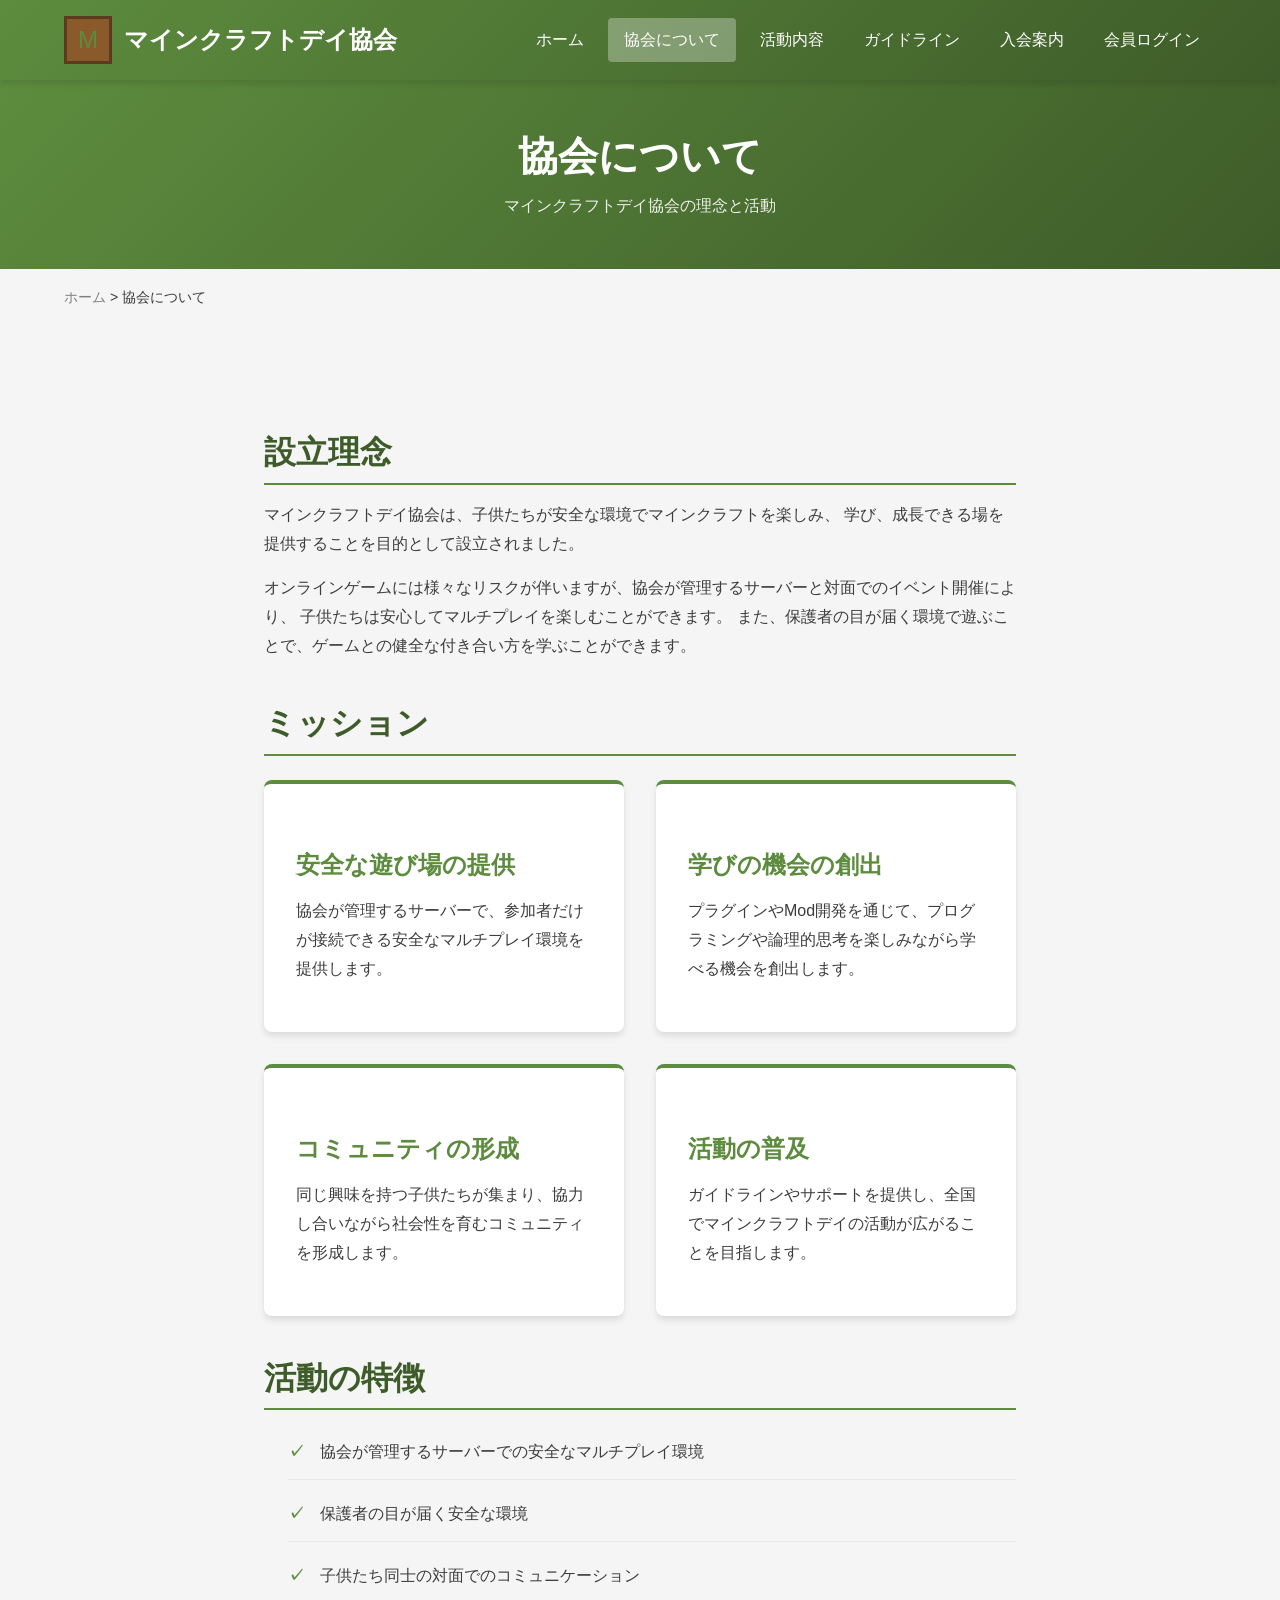
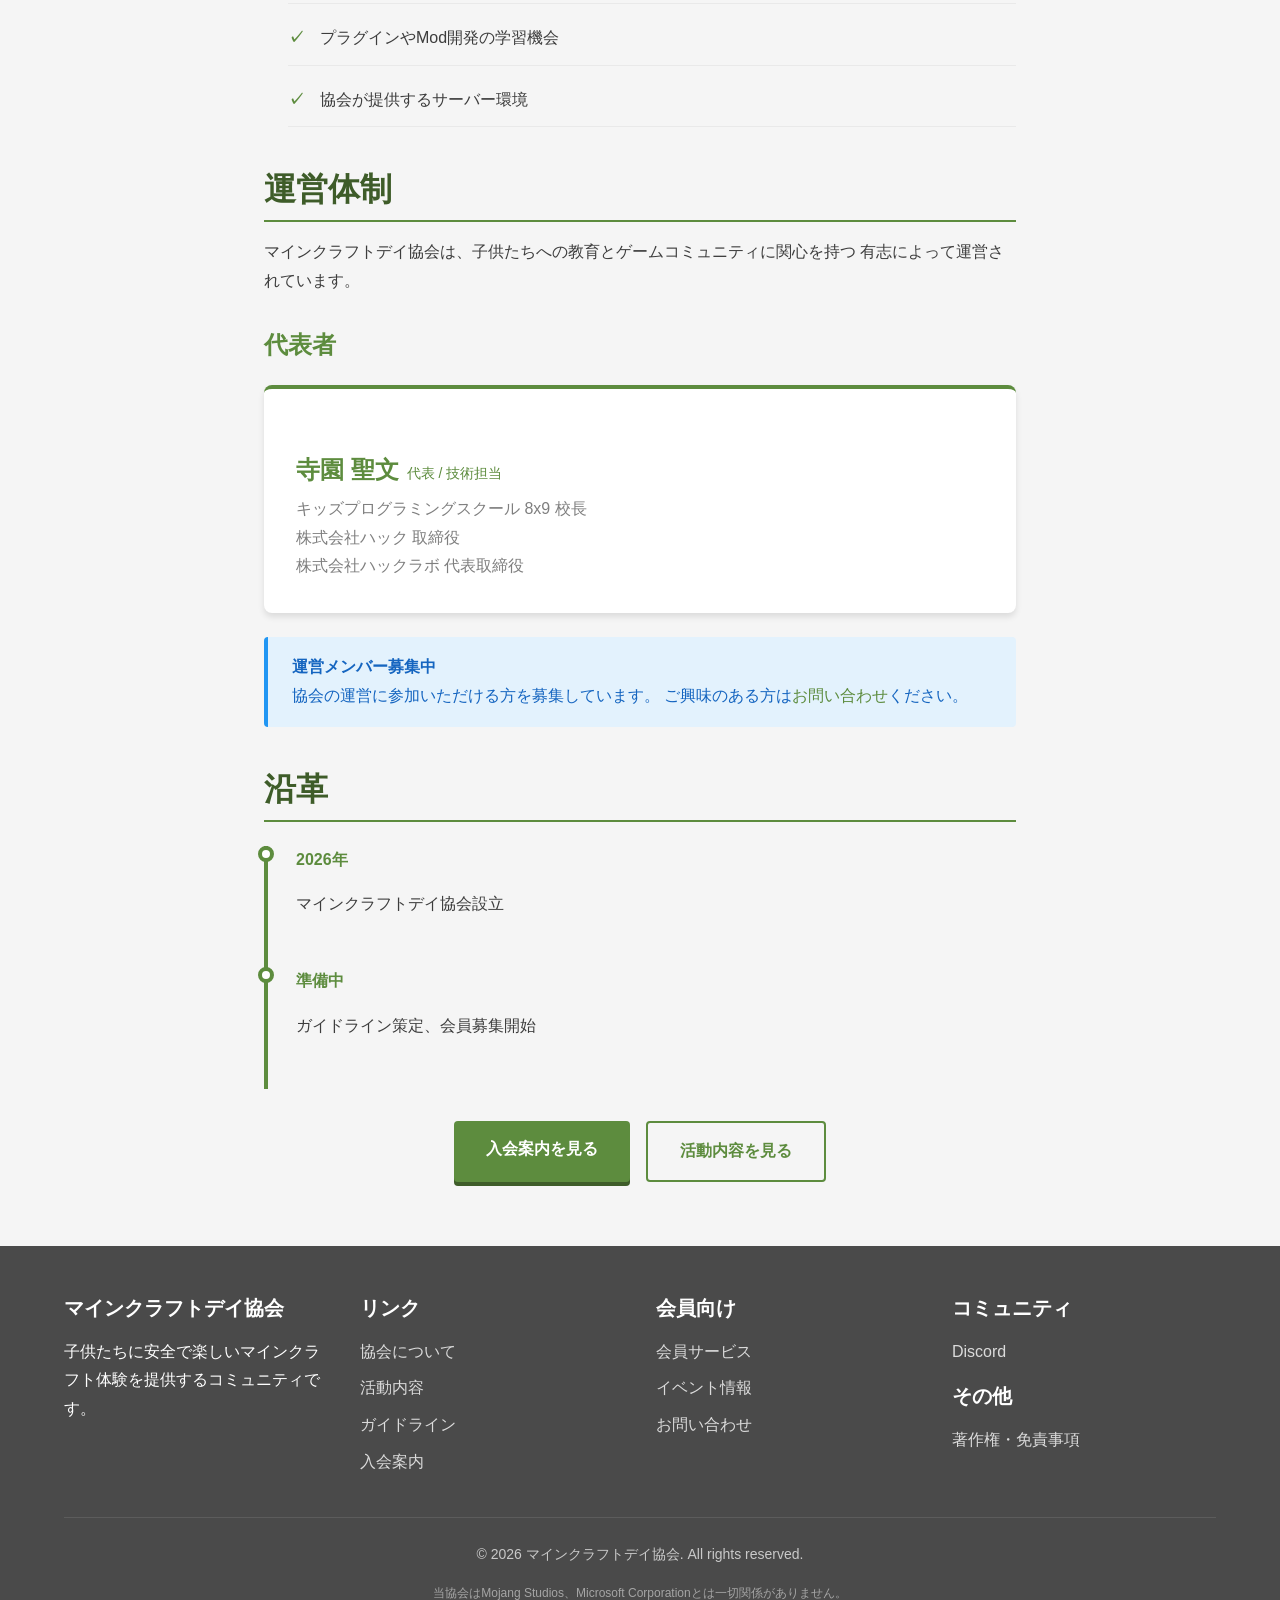
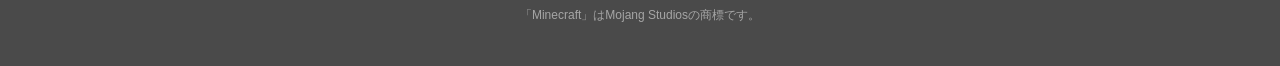
==== commit dcf9097c: "会員サービスの更新: 施設・機材貸出削除、サーバー利用申請システム追加 - 施設・機材の貸し出しサービスを全ページから削除 - サーバー利用サービスを追加（50名程度、柔軟な利用期間） - サーバー予" ====
--- a/docs/about.html
+++ b/docs/about.html
@@ -84,7 +84,6 @@
         <li>子供たち同士の対面でのコミュニケーション</li>
         <li>プラグインやMod開発の学習機会</li>
         <li>協会が提供するサーバー環境</li>
-        <li>施設・機材の貸し出しサポート</li>
       </ul>
 
       <h2>運営体制</h2>
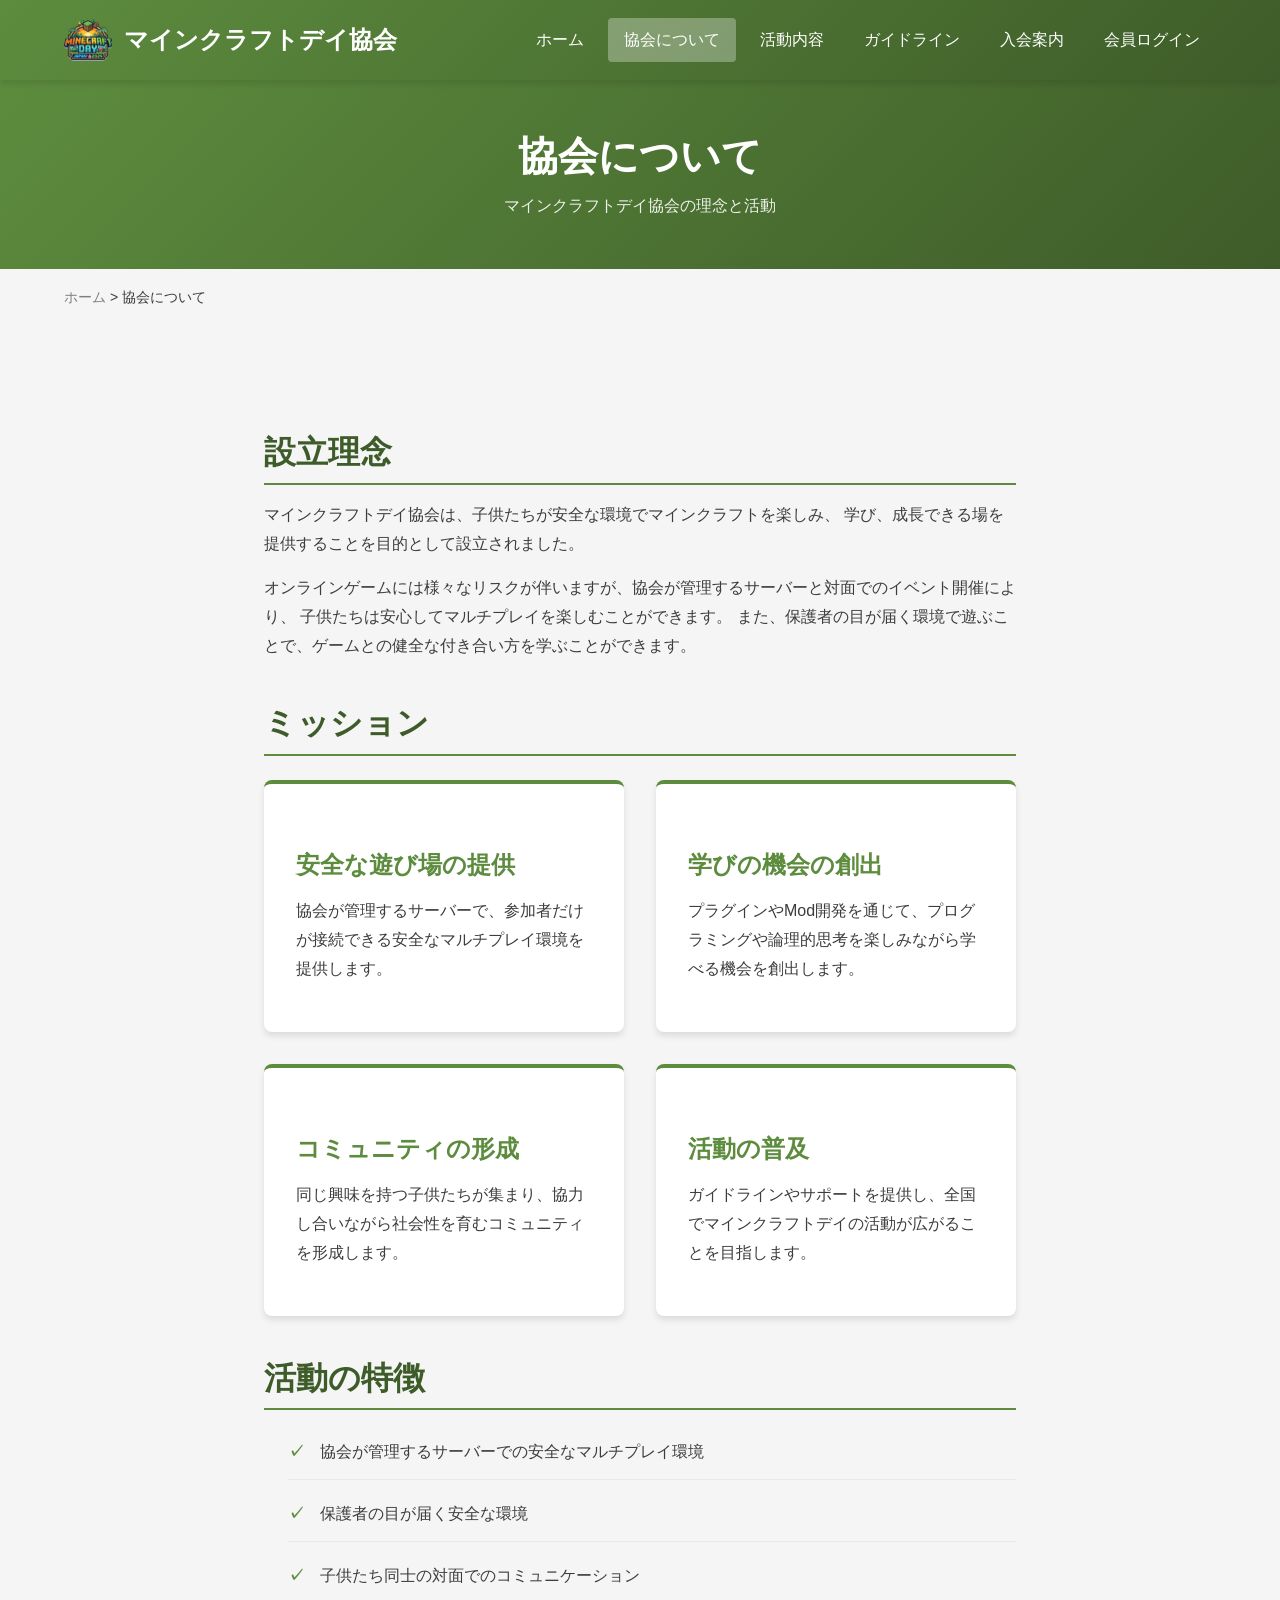
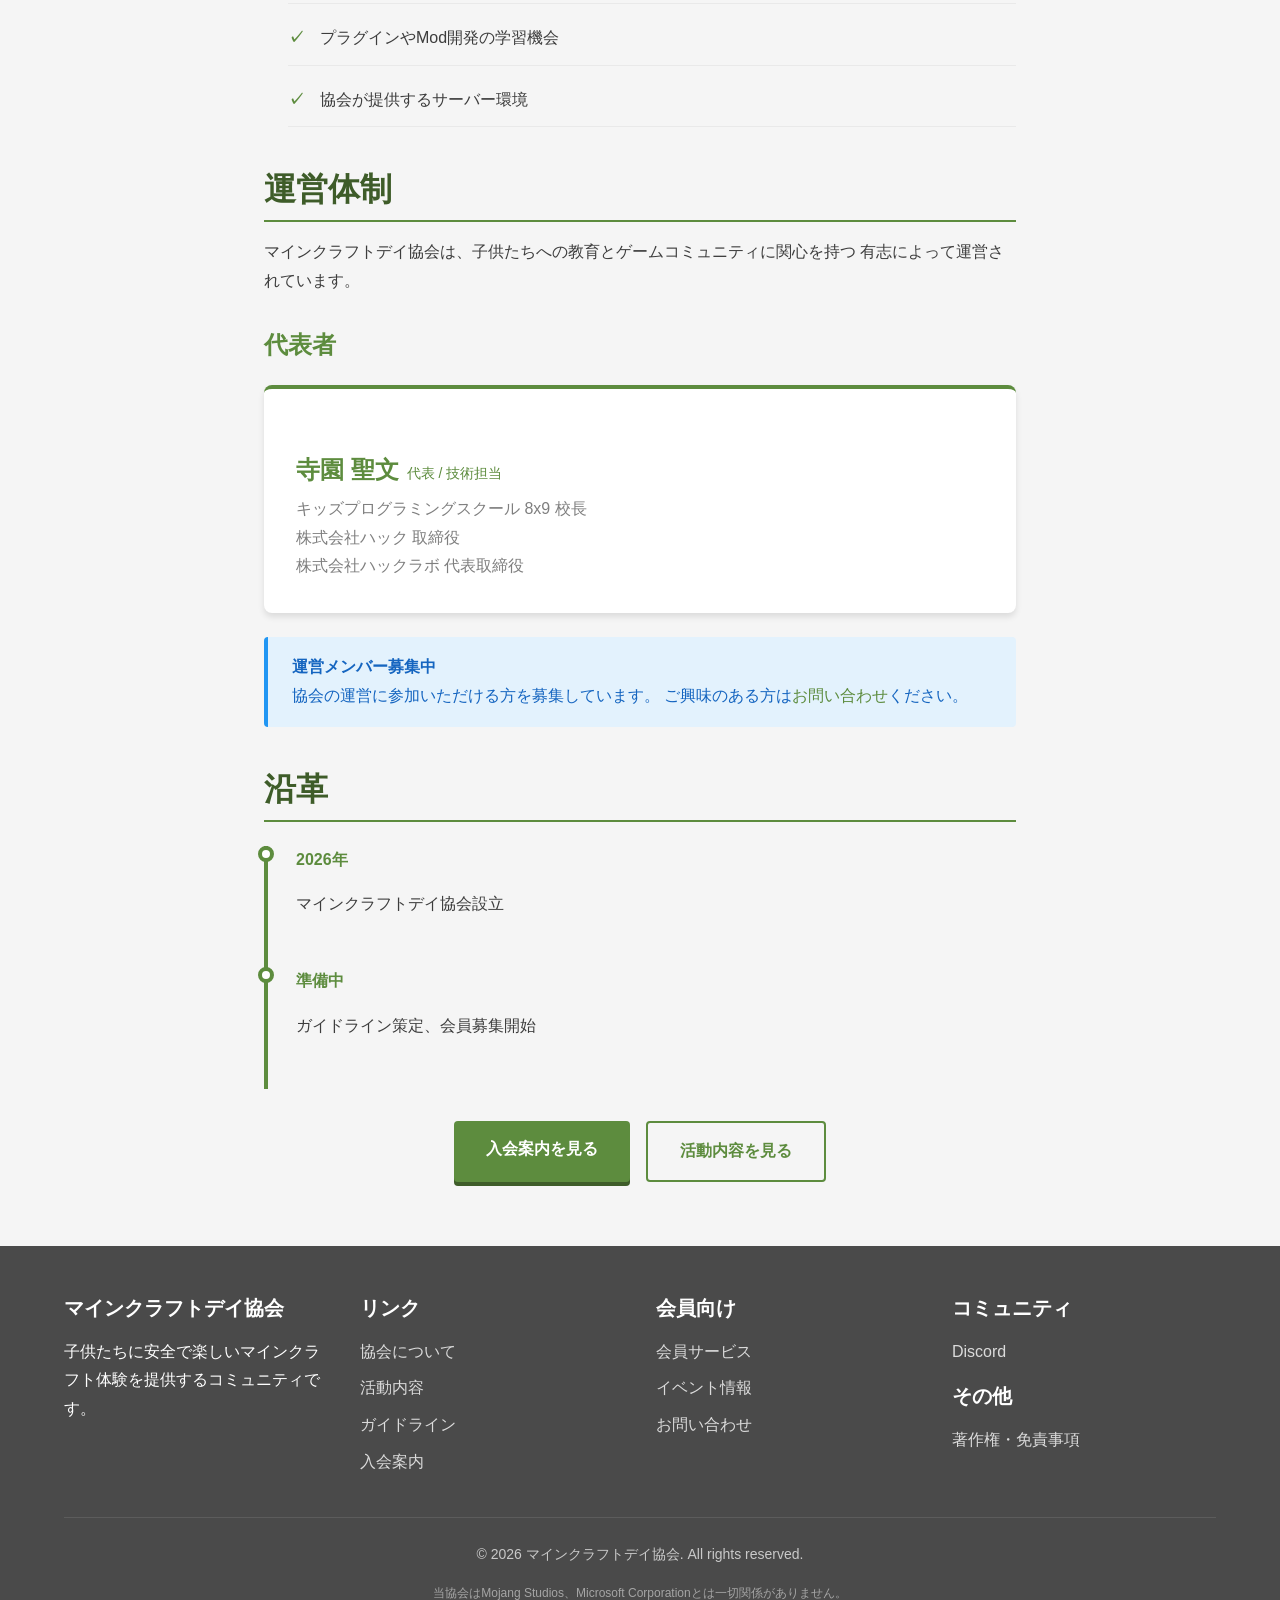
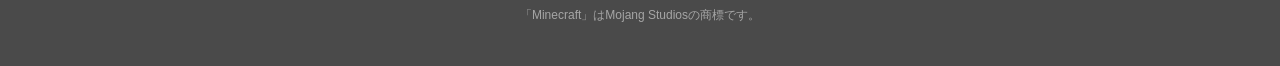
==== commit 82bdd327: "feat: ブログ記事ページとロゴ画像を追加 - 読みもの記事テンプレート（stories/）とブログ用CSS（story.css）を新設 - 初回記事「ルールが許しても、人は傷つく」を作成 - 記事" ====
--- a/docs/about.html
+++ b/docs/about.html
@@ -12,7 +12,7 @@
   <header class="header">
     <div class="container header-inner">
       <a href="index.html" class="logo">
-        <div class="logo-icon">M</div>
+        <div class="logo-icon"><img src="images/logo.png" alt="マインクラフトデイ"></div>
         <span class="logo-text">マインクラフトデイ協会</span>
       </a>
       <button class="nav-toggle" aria-label="メニュー" onclick="toggleNav()">☰</button>
--- a/docs/css/style.css
+++ b/docs/css/style.css
@@ -101,12 +101,16 @@
 .logo-icon {
   width: 48px;
   height: 48px;
-  background: var(--mc-brown);
-  border: 3px solid var(--mc-dark-brown);
-  display: flex;
-  align-items: center;
-  justify-content: center;
-  font-size: 1.5rem;
+  border-radius: 4px;
+  overflow: hidden;
+  flex-shrink: 0;
+}
+
+.logo-icon img {
+  width: 100%;
+  height: 100%;
+  object-fit: contain;
+  display: block;
 }
 
 .logo-text {
@@ -182,7 +186,8 @@
 
 /* Hero Section */
 .hero {
-  background: linear-gradient(135deg, var(--mc-sky) 0%, #B0E0E6 100%);
+  background: linear-gradient(rgba(0, 0, 0, 0.4), rgba(0, 0, 0, 0.4)),
+              url('../images/hero-bg.jpg') center center / cover no-repeat;
   padding: 4rem 0;
   text-align: center;
   position: relative;
@@ -207,16 +212,39 @@
 
 .hero h1 {
   font-size: 3rem;
-  color: var(--mc-dark-green);
+  color: var(--mc-white);
   margin-bottom: 1rem;
-  text-shadow: 2px 2px 0 rgba(255, 255, 255, 0.5);
+  text-shadow: 2px 2px 4px rgba(0, 0, 0, 0.5);
 }
 
 .hero-subtitle {
   font-size: 1.25rem;
-  color: var(--mc-text);
+  color: var(--mc-white);
   max-width: 600px;
   margin: 0 auto 2rem;
+  text-shadow: 1px 1px 2px rgba(0, 0, 0, 0.5);
+}
+
+.hero .btn-primary {
+  background: var(--mc-white);
+  color: var(--mc-dark-green);
+  box-shadow: 0 4px 0 rgba(0, 0, 0, 0.2);
+}
+
+.hero .btn-primary:hover {
+  background: rgba(255, 255, 255, 0.9);
+  color: var(--mc-dark-green);
+}
+
+.hero .btn-outline {
+  background: transparent;
+  color: var(--mc-white);
+  border: 2px solid var(--mc-white);
+}
+
+.hero .btn-outline:hover {
+  background: var(--mc-white);
+  color: var(--mc-dark-green);
 }
 
 /* Buttons */
